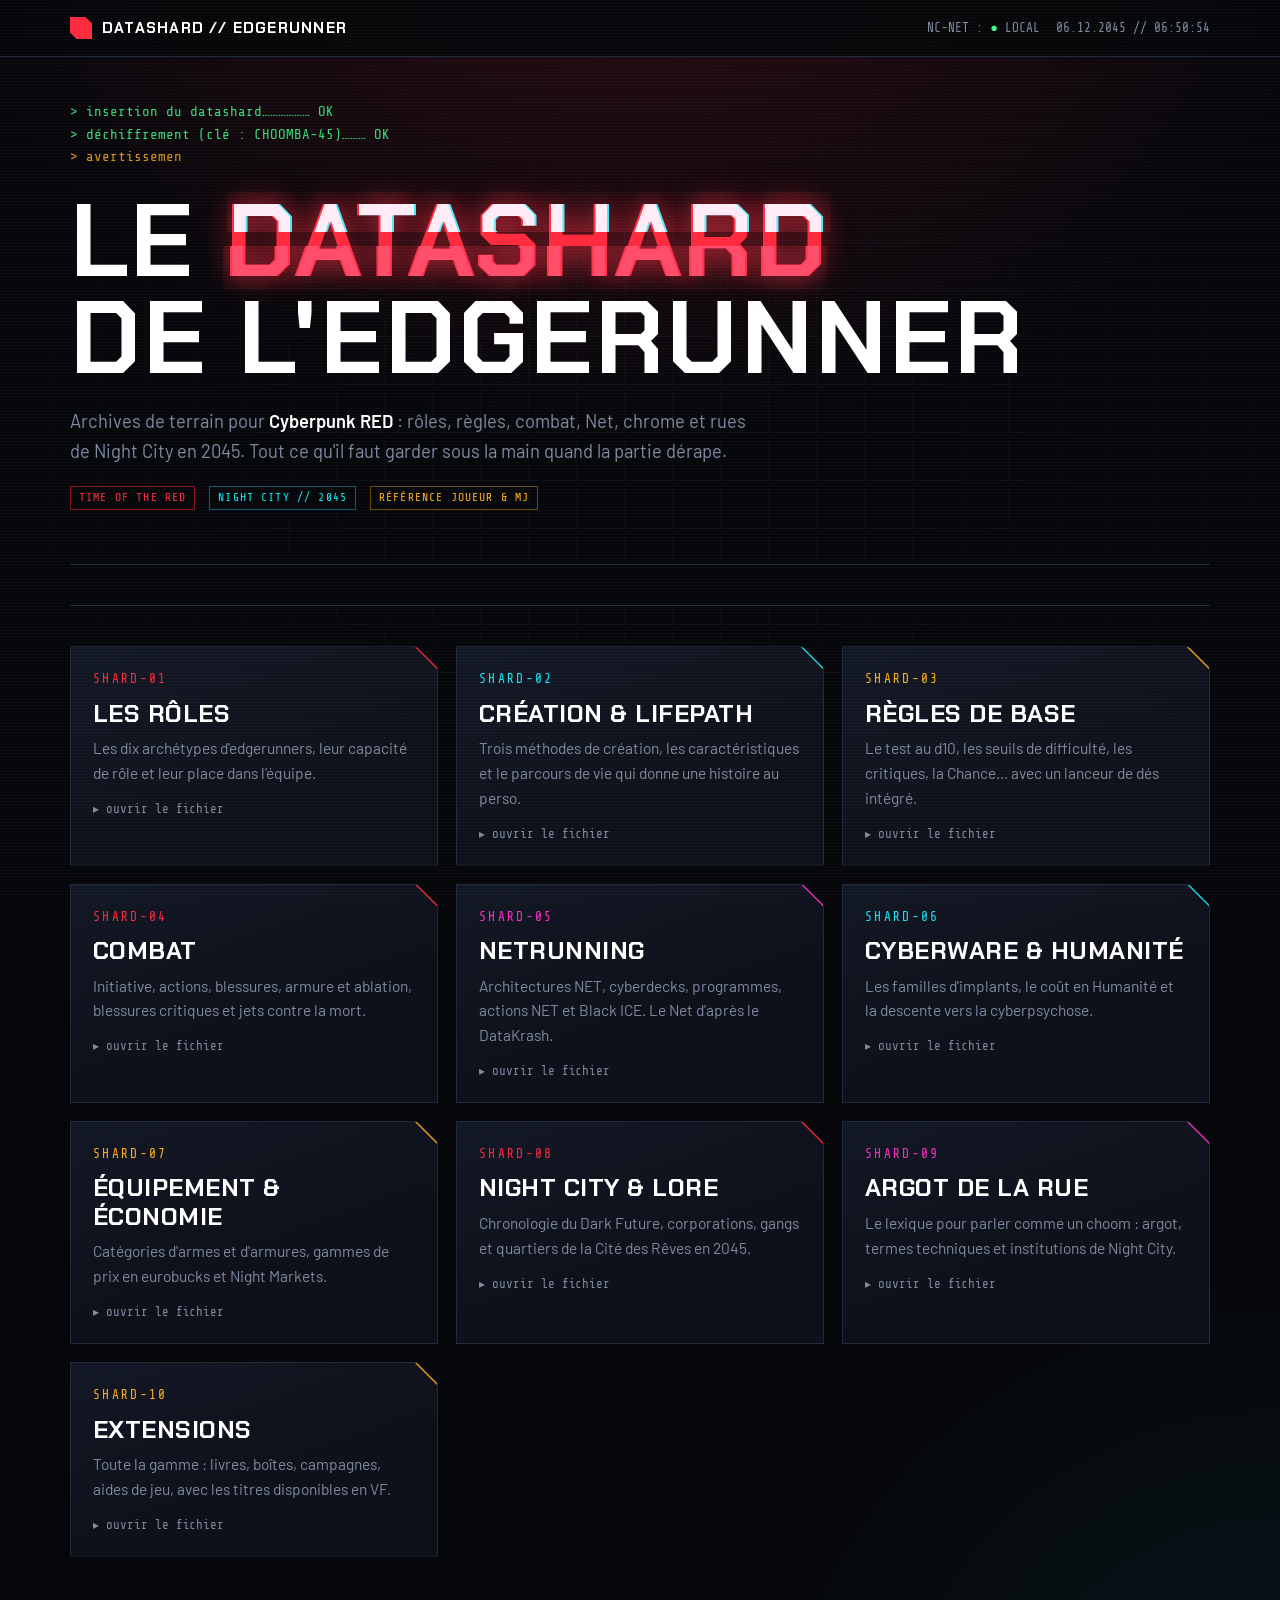
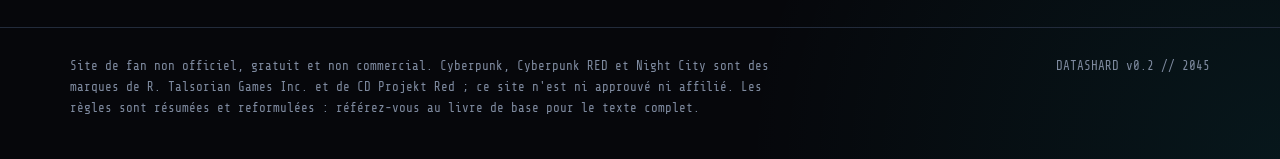
==== index.html @ 5369ac0d "Vérification des règles et enrichissement des modules - Corrections : sauvegarde contre la mort, seu" ====
<!DOCTYPE html>
<html lang="fr">
<head>
  <meta charset="UTF-8">
  <meta name="viewport" content="width=device-width, initial-scale=1.0">
  <title>Le Datashard de l'Edgerunner</title>
  <meta name="description" content="Site de référence non officiel en français pour le jeu de rôle Cyberpunk RED : rôles, règles, combat, netrunning, cyberware, lore de Night City.">
  <link rel="stylesheet" href="assets/style.css">
</head>
<body>

<header class="hud">
  <div class="wrap">
    <a class="hud-logo" href="index.html"><span class="chip"></span>Datashard // Edgerunner</a>
    <div class="hud-status">
      <span class="hide-sm">NC-NET : <span class="dot">●</span> LOCAL</span>
      <span data-clock>--.--.2045 // --:--:--</span>
    </div>
  </div>
</header>

<main class="wrap">
  <div class="boot" data-boot aria-hidden="true"></div>

  <section class="hero">
    <h1>Le <span class="red glitch" data-text="Datashard">Datashard</span><br>de l'Edgerunner</h1>
    <p class="sub">Archives de terrain pour <strong>Cyberpunk RED</strong> : rôles, règles, combat, Net, chrome et rues de Night City en 2045. Tout ce qu'il faut garder sous la main quand la partie dérape.</p>
    <div class="meta">
      <span class="tag red">Time of the Red</span>
      <span class="tag cyan">Night City // 2045</span>
      <span class="tag amber">Référence joueur & MJ</span>
    </div>
  </section>

  <div class="ticker" aria-hidden="true">
    <span>// SCREAMSHEET 54 — Les pluies rouges reviennent sur Watson cette semaine · Militech recrute des contractuels pour la reconstruction du centre · Un fixer de Watson offre 2 000 eb pour un netrunner discret · Nouvelle vague de cyberpsychose signalée à Heywood : la Psycho Squad est en alerte · Night Market ce soir sous l'échangeur de Little Europe · Restez en sécurité, choombas //</span>
  </div>

  <nav class="shards" aria-label="Modules">
    <a class="shard" href="roles.html">
      <div class="s-code">SHARD-01</div>
      <h2>Les Rôles</h2>
      <p>Les dix archétypes d'edgerunners, leur capacité de rôle et leur place dans l'équipe.</p>
      <div class="s-foot">▸ ouvrir le fichier</div>
    </a>
    <a class="shard cyan" href="creation.html">
      <div class="s-code">SHARD-02</div>
      <h2>Création &amp; Lifepath</h2>
      <p>Trois méthodes de création, les caractéristiques et le parcours de vie qui donne une histoire au perso.</p>
      <div class="s-foot">▸ ouvrir le fichier</div>
    </a>
    <a class="shard amber" href="regles.html">
      <div class="s-code">SHARD-03</div>
      <h2>Règles de base</h2>
      <p>Le test au d10, les seuils de difficulté, les critiques, la Chance… avec un lanceur de dés intégré.</p>
      <div class="s-foot">▸ ouvrir le fichier</div>
    </a>
    <a class="shard" href="combat.html">
      <div class="s-code">SHARD-04</div>
      <h2>Combat</h2>
      <p>Initiative, actions, blessures, armure et ablation, blessures critiques et jets contre la mort.</p>
      <div class="s-foot">▸ ouvrir le fichier</div>
    </a>
    <a class="shard magenta" href="netrunning.html">
      <div class="s-code">SHARD-05</div>
      <h2>Netrunning</h2>
      <p>Architectures NET, cyberdecks, programmes, actions NET et Black ICE. Le Net d'après le DataKrash.</p>
      <div class="s-foot">▸ ouvrir le fichier</div>
    </a>
    <a class="shard cyan" href="cyberware.html">
      <div class="s-code">SHARD-06</div>
      <h2>Cyberware &amp; Humanité</h2>
      <p>Les familles d'implants, le coût en Humanité et la descente vers la cyberpsychose.</p>
      <div class="s-foot">▸ ouvrir le fichier</div>
    </a>
    <a class="shard amber" href="equipement.html">
      <div class="s-code">SHARD-07</div>
      <h2>Équipement &amp; Économie</h2>
      <p>Catégories d'armes et d'armures, gammes de prix en eurobucks et Night Markets.</p>
      <div class="s-foot">▸ ouvrir le fichier</div>
    </a>
    <a class="shard" href="lore.html">
      <div class="s-code">SHARD-08</div>
      <h2>Night City &amp; Lore</h2>
      <p>Chronologie du Dark Future, corporations, gangs et quartiers de la Cité des Rêves en 2045.</p>
      <div class="s-foot">▸ ouvrir le fichier</div>
    </a>
    <a class="shard magenta" href="glossaire.html">
      <div class="s-code">SHARD-09</div>
      <h2>Argot de la rue</h2>
      <p>Le lexique pour parler comme un choom : argot, termes techniques et institutions de Night City.</p>
      <div class="s-foot">▸ ouvrir le fichier</div>
    </a>
    <a class="shard amber" href="extensions.html">
      <div class="s-code">SHARD-10</div>
      <h2>Extensions</h2>
      <p>Toute la gamme : livres, boîtes, campagnes, aides de jeu, avec les titres disponibles en VF.</p>
      <div class="s-foot">▸ ouvrir le fichier</div>
    </a>
  </nav>
</main>

<footer class="foot">
  <div class="wrap">
    <div class="legal">Site de fan non officiel, gratuit et non commercial. Cyberpunk, Cyberpunk RED et Night City sont des marques de R. Talsorian Games Inc. et de CD Projekt Red ; ce site n'est ni approuvé ni affilié. Les règles sont résumées et reformulées : référez-vous au livre de base pour le texte complet.</div>
    <div>DATASHARD v0.2 // 2045</div>
  </div>
</footer>

<script src="assets/app.js"></script>
</body>
</html>
---- assets/style.css ----
/* ==========================================================
   LE DATASHARD DE L'EDGERUNNER — feuille de style partagée
   Ambiance : terminal de netrunner, Time of the Red
   ========================================================== */

@import url('https://fonts.googleapis.com/css2?family=Chakra+Petch:wght@400;600;700&family=Share+Tech+Mono&family=Barlow:wght@400;500;600&display=swap');

:root {
  --bg: #06070b;
  --bg-2: #0b0d14;
  --panel: #0e1119;
  --panel-2: #131826;
  --line: #222b3b;
  --line-2: #2f3b52;
  --text: #d8dfea;
  --muted: #7f8ba0;
  --red: #ff2a3d;
  --red-dim: #8a1520;
  --cyan: #18e8f5;
  --cyan-dim: #0b5d66;
  --amber: #ffb21a;
  --magenta: #ff2fc8;
  --green: #3dff8b;

  --f-head: 'Chakra Petch', 'Segoe UI', sans-serif;
  --f-mono: 'Share Tech Mono', ui-monospace, monospace;
  --f-body: 'Barlow', 'Segoe UI', sans-serif;

  --cut: 14px;
  --maxw: 1180px;
}

* { box-sizing: border-box; }
html { scroll-behavior: smooth; }

body {
  margin: 0;
  background:
    radial-gradient(ellipse 80% 50% at 50% -10%, rgba(255, 42, 61, .16), transparent 70%),
    radial-gradient(ellipse 60% 40% at 100% 100%, rgba(24, 232, 245, .07), transparent 70%),
    var(--bg);
  color: var(--text);
  font-family: var(--f-body);
  font-size: 17px;
  line-height: 1.6;
  min-height: 100vh;
  overflow-x: hidden;
}

/* Scanlines + grain */
body::after {
  content: '';
  position: fixed;
  inset: 0;
  pointer-events: none;
  background: repeating-linear-gradient(to bottom, rgba(255,255,255,.025) 0 1px, transparent 1px 3px);
  z-index: 100;
}
body::before {
  content: '';
  position: fixed;
  inset: 0;
  pointer-events: none;
  background-image:
    linear-gradient(var(--line) 1px, transparent 1px),
    linear-gradient(90deg, var(--line) 1px, transparent 1px);
  background-size: 48px 48px;
  opacity: .18;
  mask-image: radial-gradient(ellipse at center, #000 30%, transparent 80%);
  z-index: -1;
}

::selection { background: var(--red); color: #000; }

a { color: var(--cyan); text-decoration: none; }
a:hover { color: #fff; text-shadow: 0 0 8px var(--cyan); }

h1, h2, h3, h4 { font-family: var(--f-head); line-height: 1.15; margin: 0 0 .5em; letter-spacing: .02em; }
h2 { font-size: 1.7rem; text-transform: uppercase; }
h3 { font-size: 1.2rem; color: #fff; }
p { margin: 0 0 1em; }
strong { color: #fff; font-weight: 600; }
em { color: var(--amber); font-style: normal; }
code, .mono { font-family: var(--f-mono); }

.wrap { max-width: var(--maxw); margin: 0 auto; padding: 0 20px; }

/* ---------------- Barre HUD ---------------- */
.hud {
  position: sticky;
  top: 0;
  z-index: 50;
  background: rgba(6, 7, 11, .88);
  backdrop-filter: blur(8px);
  border-bottom: 1px solid var(--line);
}
.hud .wrap {
  display: flex;
  align-items: center;
  gap: 18px;
  height: 56px;
}
.hud-logo {
  font-family: var(--f-head);
  font-weight: 700;
  letter-spacing: .08em;
  text-transform: uppercase;
  color: #fff;
  display: flex;
  align-items: center;
  gap: 10px;
  font-size: .95rem;
  white-space: nowrap;
}
.hud-logo .chip {
  width: 22px; height: 22px;
  background: var(--red);
  clip-path: polygon(0 0, 70% 0, 100% 30%, 100% 100%, 30% 100%, 0 70%);
  box-shadow: 0 0 14px var(--red);
}
.hud-logo:hover { text-shadow: none; color: var(--red); }
.hud-status {
  margin-left: auto;
  font-family: var(--f-mono);
  font-size: .8rem;
  color: var(--muted);
  display: flex;
  gap: 16px;
  white-space: nowrap;
}
.hud-status .dot { color: var(--green); animation: blink 1.6s steps(2) infinite; }
.hud-back {
  font-family: var(--f-mono);
  font-size: .85rem;
  color: var(--amber);
  border: 1px solid var(--amber);
  padding: 4px 10px;
  clip-path: polygon(8px 0, 100% 0, 100% 100%, 0 100%, 0 8px);
}
.hud-back:hover { background: var(--amber); color: #000; text-shadow: none; }

@keyframes blink { 50% { opacity: 0; } }

/* ---------------- En-tête de page ---------------- */
.page-head {
  padding: 56px 0 34px;
  border-bottom: 1px solid var(--line);
  position: relative;
}
.page-head .code {
  font-family: var(--f-mono);
  color: var(--red);
  font-size: .9rem;
  letter-spacing: .2em;
}
.page-head h1 {
  font-size: clamp(2.2rem, 6vw, 4rem);
  text-transform: uppercase;
  margin: 8px 0 14px;
  color: #fff;
}
.page-head .lede {
  max-width: 760px;
  color: var(--muted);
  font-size: 1.1rem;
}

/* Glitch */
.glitch { position: relative; display: inline-block; }
.glitch::before, .glitch::after {
  content: attr(data-text);
  position: absolute;
  inset: 0;
  pointer-events: none;
}
.glitch::before {
  color: var(--cyan);
  transform: translate(2px, 0);
  clip-path: inset(0 0 60% 0);
  mix-blend-mode: screen;
  animation: glitch-a 4s infinite steps(1);
}
.glitch::after {
  color: var(--red);
  transform: translate(-2px, 0);
  clip-path: inset(55% 0 0 0);
  mix-blend-mode: screen;
  animation: glitch-b 3.2s infinite steps(1);
}
@keyframes glitch-a {
  0%, 90%, 100% { transform: translate(0); opacity: 0; }
  91% { transform: translate(3px, -1px); opacity: 1; }
  94% { transform: translate(-2px, 1px); opacity: 1; }
  97% { transform: translate(1px, 0); opacity: 1; }
}
@keyframes glitch-b {
  0%, 85%, 100% { transform: translate(0); opacity: 0; }
  86% { transform: translate(-3px, 1px); opacity: 1; }
  89% { transform: translate(2px, -1px); opacity: 1; }
}

/* ---------------- Layout module ---------------- */
.layout {
  display: grid;
  grid-template-columns: 220px minmax(0, 1fr);
  gap: 40px;
  padding: 40px 0 80px;
}
.toc {
  position: sticky;
  top: 80px;
  align-self: start;
  font-family: var(--f-mono);
  font-size: .85rem;
}
.toc .toc-title { color: var(--red); letter-spacing: .15em; margin-bottom: 10px; }
.toc a {
  display: block;
  color: var(--muted);
  padding: 5px 0 5px 12px;
  border-left: 2px solid var(--line);
}
.toc a:hover, .toc a.active { color: var(--cyan); border-left-color: var(--cyan); text-shadow: none; }

section.block { margin-bottom: 64px; scroll-margin-top: 80px; }
section.block > h2 {
  display: flex;
  align-items: center;
  gap: 14px;
  padding-bottom: 12px;
  margin-bottom: 22px;
  border-bottom: 1px solid var(--line);
}
section.block > h2::before {
  content: attr(data-idx);
  font-family: var(--f-mono);
  font-size: .8rem;
  color: #000;
  background: var(--red);
  padding: 2px 8px;
  letter-spacing: .1em;
}

/* ---------------- Panneaux / cartes ---------------- */
.panel {
  background: linear-gradient(180deg, var(--panel-2), var(--panel));
  border: 1px solid var(--line);
  padding: 22px 24px;
  position: relative;
  clip-path: polygon(0 0, calc(100% - var(--cut)) 0, 100% var(--cut), 100% 100%, var(--cut) 100%, 0 calc(100% - var(--cut)));
}
.panel::before {
  content: '';
  position: absolute;
  top: 0; left: 0;
  width: 40px; height: 2px;
  background: var(--accent, var(--red));
  box-shadow: 0 0 10px var(--accent, var(--red));
}
.panel + .panel { margin-top: 16px; }
.panel.cyan { --accent: var(--cyan); }
.panel.amber { --accent: var(--amber); }
.panel.magenta { --accent: var(--magenta); }

.grid { display: grid; gap: 16px; }
.grid.g2 { grid-template-columns: repeat(2, 1fr); }
.grid.g3 { grid-template-columns: repeat(3, 1fr); }
.grid.g4 { grid-template-columns: repeat(4, 1fr); }
.grid .panel + .panel { margin-top: 0; }

.tag {
  display: inline-block;
  font-family: var(--f-mono);
  font-size: .72rem;
  letter-spacing: .1em;
  text-transform: uppercase;
  padding: 2px 8px;
  border: 1px solid var(--line-2);
  color: var(--muted);
  margin: 0 4px 4px 0;
}
.tag.red { color: var(--red); border-color: var(--red-dim); }
.tag.cyan { color: var(--cyan); border-color: var(--cyan-dim); }
.tag.amber { color: var(--amber); border-color: #6b4a07; }

.callout {
  border-left: 3px solid var(--amber);
  background: rgba(255, 178, 26, .06);
  padding: 14px 18px;
  margin: 18px 0;
  font-size: .97rem;
}
.callout.red { border-left-color: var(--red); background: rgba(255, 42, 61, .06); }
.callout.cyan { border-left-color: var(--cyan); background: rgba(24, 232, 245, .05); }
.callout .label {
  font-family: var(--f-mono);
  font-size: .75rem;
  letter-spacing: .15em;
  color: var(--amber);
  display: block;
  margin-bottom: 4px;
}
.callout.red .label { color: var(--red); }
.callout.cyan .label { color: var(--cyan); }

.formula {
  font-family: var(--f-mono);
  font-size: 1.15rem;
  color: var(--cyan);
  background: #05080d;
  border: 1px dashed var(--cyan-dim);
  padding: 14px 18px;
  margin: 14px 0;
  text-align: center;
  letter-spacing: .04em;
}

ul.list, ol.list { padding-left: 1.2em; margin: 0 0 1em; }
ul.list li, ol.list li { margin-bottom: .35em; }
ul.list li::marker { color: var(--red); content: '▸ '; }

/* ---------------- Tableaux ---------------- */
.table-wrap { overflow-x: auto; margin: 14px 0 20px; }
table {
  width: 100%;
  border-collapse: collapse;
  font-size: .95rem;
}
th {
  font-family: var(--f-mono);
  font-weight: 400;
  font-size: .78rem;
  letter-spacing: .12em;
  text-transform: uppercase;
  color: var(--red);
  text-align: left;
  padding: 10px 12px;
  border-bottom: 1px solid var(--red-dim);
  background: rgba(255, 42, 61, .05);
}
td {
  padding: 10px 12px;
  border-bottom: 1px solid var(--line);
  vertical-align: top;
}
tr:hover td { background: rgba(24, 232, 245, .03); }
td.num { font-family: var(--f-mono); color: var(--cyan); white-space: nowrap; }

/* ---------------- Cartes de rôle ---------------- */
.role-card { --accent: var(--red); }
.role-card .role-head { display: flex; align-items: baseline; justify-content: space-between; gap: 10px; flex-wrap: wrap; }
.role-card h3 { font-size: 1.5rem; text-transform: uppercase; margin: 0; }
.role-card .ability {
  font-family: var(--f-mono);
  color: var(--accent);
  font-size: .85rem;
  letter-spacing: .08em;
}
.role-card .quote { color: var(--muted); font-style: italic; margin: 6px 0 12px; }
.role-card dl { display: grid; grid-template-columns: 150px 1fr; gap: 6px 14px; margin: 12px 0 0; font-size: .95rem; }
.role-card dt { font-family: var(--f-mono); color: var(--muted); font-size: .8rem; letter-spacing: .08em; text-transform: uppercase; padding-top: 3px; }
.role-card dd { margin: 0; }

/* ---------------- Filtres / recherche ---------------- */
.filterbar {
  display: flex;
  flex-wrap: wrap;
  gap: 10px;
  align-items: center;
  margin-bottom: 22px;
}
.search {
  flex: 1 1 260px;
  background: #05080d;
  border: 1px solid var(--line-2);
  color: var(--text);
  font-family: var(--f-mono);
  font-size: .95rem;
  padding: 10px 14px;
  outline: none;
}
.search:focus { border-color: var(--cyan); box-shadow: 0 0 0 1px var(--cyan), 0 0 16px rgba(24,232,245,.2); }
.chip-btn {
  background: transparent;
  border: 1px solid var(--line-2);
  color: var(--muted);
  font-family: var(--f-mono);
  font-size: .8rem;
  letter-spacing: .08em;
  text-transform: uppercase;
  padding: 7px 12px;
  cursor: pointer;
}
.chip-btn:hover { color: #fff; border-color: var(--muted); }
.chip-btn.on { color: #000; background: var(--cyan); border-color: var(--cyan); }
.hidden { display: none !important; }
.empty-msg { font-family: var(--f-mono); color: var(--muted); padding: 20px 0; }

/* ---------------- Boutons ---------------- */
.btn {
  display: inline-block;
  font-family: var(--f-mono);
  font-size: .9rem;
  letter-spacing: .1em;
  text-transform: uppercase;
  background: var(--red);
  color: #000;
  border: none;
  padding: 11px 20px;
  cursor: pointer;
  clip-path: polygon(10px 0, 100% 0, 100% calc(100% - 10px), calc(100% - 10px) 100%, 0 100%, 0 10px);
}
.btn:hover { background: #fff; color: #000; text-shadow: none; }
.btn.ghost { background: transparent; color: var(--cyan); outline: 1px solid var(--cyan); outline-offset: -1px; }
.btn.ghost:hover { background: var(--cyan); color: #000; }

/* ---------------- Lanceur de dés ---------------- */
.dice {
  display: grid;
  grid-template-columns: 1fr 1fr;
  gap: 20px;
  align-items: center;
}
.dice label { font-family: var(--f-mono); font-size: .8rem; color: var(--muted); letter-spacing: .1em; display: block; margin-bottom: 4px; }
.dice input, .dice select {
  width: 100%;
  background: #05080d;
  border: 1px solid var(--line-2);
  color: var(--text);
  font-family: var(--f-mono);
  font-size: 1rem;
  padding: 8px 10px;
}
.dice .fields { display: grid; grid-template-columns: repeat(3, 1fr); gap: 10px; margin-bottom: 14px; }
.dice-out {
  background: #05080d;
  border: 1px solid var(--line-2);
  padding: 18px;
  min-height: 150px;
  font-family: var(--f-mono);
}
.dice-out .big { font-size: 3rem; color: #fff; line-height: 1; }
.dice-out .verdict { font-size: 1.05rem; margin-top: 8px; letter-spacing: .1em; }
.dice-out .detail { color: var(--muted); font-size: .85rem; margin-top: 8px; }
.ok { color: var(--green); }
.ko { color: var(--red); }
.crit { color: var(--amber); }

/* ---------------- Timeline ---------------- */
.timeline { position: relative; padding-left: 28px; }
.timeline::before { content: ''; position: absolute; left: 6px; top: 6px; bottom: 6px; width: 2px; background: linear-gradient(var(--red), var(--cyan)); }
.tl-item { position: relative; margin-bottom: 22px; }
.tl-item::before {
  content: '';
  position: absolute;
  left: -27px; top: 7px;
  width: 12px; height: 12px;
  background: var(--bg);
  border: 2px solid var(--red);
  transform: rotate(45deg);
}
.tl-item .year { font-family: var(--f-mono); color: var(--red); font-size: .95rem; letter-spacing: .1em; }
.tl-item h3 { margin: 2px 0 4px; }
.tl-item p { color: var(--text); margin: 0; }

/* ---------------- Accordéons ---------------- */
details.acc {
  border: 1px solid var(--line);
  background: var(--panel);
  margin-bottom: 10px;
}
details.acc summary {
  cursor: pointer;
  list-style: none;
  padding: 14px 18px;
  font-family: var(--f-head);
  font-weight: 600;
  font-size: 1.05rem;
  color: #fff;
  display: flex;
  justify-content: space-between;
  gap: 12px;
}
details.acc summary::-webkit-details-marker { display: none; }
details.acc summary::after { content: '+'; font-family: var(--f-mono); color: var(--red); }
details.acc[open] summary::after { content: '−'; }
details.acc[open] summary { border-bottom: 1px solid var(--line); color: var(--cyan); }
details.acc .acc-body { padding: 16px 18px; }

/* ---------------- Glossaire ---------------- */
.gloss { display: grid; grid-template-columns: repeat(2, 1fr); gap: 0 30px; }
.gloss .term { padding: 12px 0; border-bottom: 1px solid var(--line); }
.gloss .term b { font-family: var(--f-head); color: var(--cyan); font-size: 1.05rem; letter-spacing: .03em; }
.gloss .term span.cat { float: right; }

/* ---------------- Pied de page ---------------- */
footer.foot {
  border-top: 1px solid var(--line);
  padding: 28px 0 40px;
  font-family: var(--f-mono);
  font-size: .78rem;
  color: var(--muted);
  line-height: 1.7;
}
footer.foot .wrap { display: flex; justify-content: space-between; gap: 20px; flex-wrap: wrap; }
footer.foot .legal { max-width: 720px; }

/* ---------------- Accueil ---------------- */
.boot {
  font-family: var(--f-mono);
  color: var(--green);
  font-size: .88rem;
  min-height: 7.5em;
  padding-top: 44px;
  opacity: .85;
}
.boot .line { white-space: pre; overflow: hidden; }
.boot .warn { color: var(--amber); }
.boot .err { color: var(--red); }

.hero { padding: 24px 0 50px; }
.hero h1 {
  font-size: clamp(2.6rem, 9vw, 6.4rem);
  text-transform: uppercase;
  line-height: .95;
  margin: 0;
  color: #fff;
}
.hero h1 .red { color: var(--red); text-shadow: 0 0 30px rgba(255, 42, 61, .55); }
.hero .sub {
  margin-top: 20px;
  max-width: 680px;
  font-size: 1.15rem;
  color: var(--muted);
}
.hero .meta { display: flex; gap: 10px; flex-wrap: wrap; margin-top: 20px; }

.shards {
  display: grid;
  grid-template-columns: repeat(3, 1fr);
  gap: 18px;
  padding-bottom: 70px;
}
.shard {
  --accent: var(--red);
  display: block;
  color: var(--text);
  background: linear-gradient(160deg, var(--panel-2), var(--panel) 60%);
  border: 1px solid var(--line);
  padding: 22px 22px 20px;
  position: relative;
  clip-path: polygon(0 0, calc(100% - 22px) 0, 100% 22px, 100% 100%, 0 100%);
  transition: transform .18s, border-color .18s, background .18s;
  min-height: 190px;
}
.shard::after {
  content: '';
  position: absolute;
  top: 0; right: 0;
  width: 22px; height: 22px;
  background: var(--accent);
  clip-path: polygon(0 0, 100% 100%, 100% 0);
  opacity: .9;
}
.shard:hover {
  transform: translateY(-3px);
  border-color: var(--accent);
  background: linear-gradient(160deg, #18101a, var(--panel) 70%);
  color: var(--text);
  text-shadow: none;
}
.shard .s-code { font-family: var(--f-mono); color: var(--accent); font-size: .8rem; letter-spacing: .18em; }
.shard h2 { font-size: 1.55rem; margin: 10px 0 8px; color: #fff; }
.shard p { color: var(--muted); font-size: .97rem; margin: 0; }
.shard .s-foot { margin-top: 14px; font-family: var(--f-mono); font-size: .78rem; color: var(--muted); }
.shard:hover .s-foot { color: var(--accent); }
.shard.cyan { --accent: var(--cyan); }
.shard.amber { --accent: var(--amber); }
.shard.magenta { --accent: var(--magenta); }

.ticker {
  border-top: 1px solid var(--line);
  border-bottom: 1px solid var(--line);
  background: #05070b;
  overflow: hidden;
  white-space: nowrap;
  font-family: var(--f-mono);
  font-size: .85rem;
  color: var(--amber);
  padding: 9px 0;
  margin-bottom: 40px;
}
.ticker span { display: inline-block; padding-left: 100%; animation: ticker 60s linear infinite; }
@keyframes ticker { to { transform: translateX(-100%); } }

/* ---------------- Responsive ---------------- */
@media (max-width: 960px) {
  .layout { grid-template-columns: minmax(0, 1fr); gap: 0; }
  .toc { position: static; display: flex; flex-wrap: wrap; gap: 6px; margin-bottom: 28px; }
  .toc .toc-title { width: 100%; }
  .toc a { border-left: none; border: 1px solid var(--line); padding: 4px 10px; }
  .grid.g3, .grid.g4, .shards { grid-template-columns: repeat(2, 1fr); }
  .dice { grid-template-columns: 1fr; }
}
@media (max-width: 640px) {
  body { font-size: 16px; }
  .wrap { padding: 0 16px; }
  .grid.g2, .grid.g3, .grid.g4, .shards, .gloss { grid-template-columns: 1fr; }
  .hud-status { display: none; }
  .hud-back { margin-left: auto; }
  .hud-logo { font-size: .85rem; }
  .role-card dl { grid-template-columns: 1fr; }
  .role-card dt { padding-top: 6px; }
}

@media (prefers-reduced-motion: reduce) {
  *, *::before, *::after { animation: none !important; transition: none !important; }
}
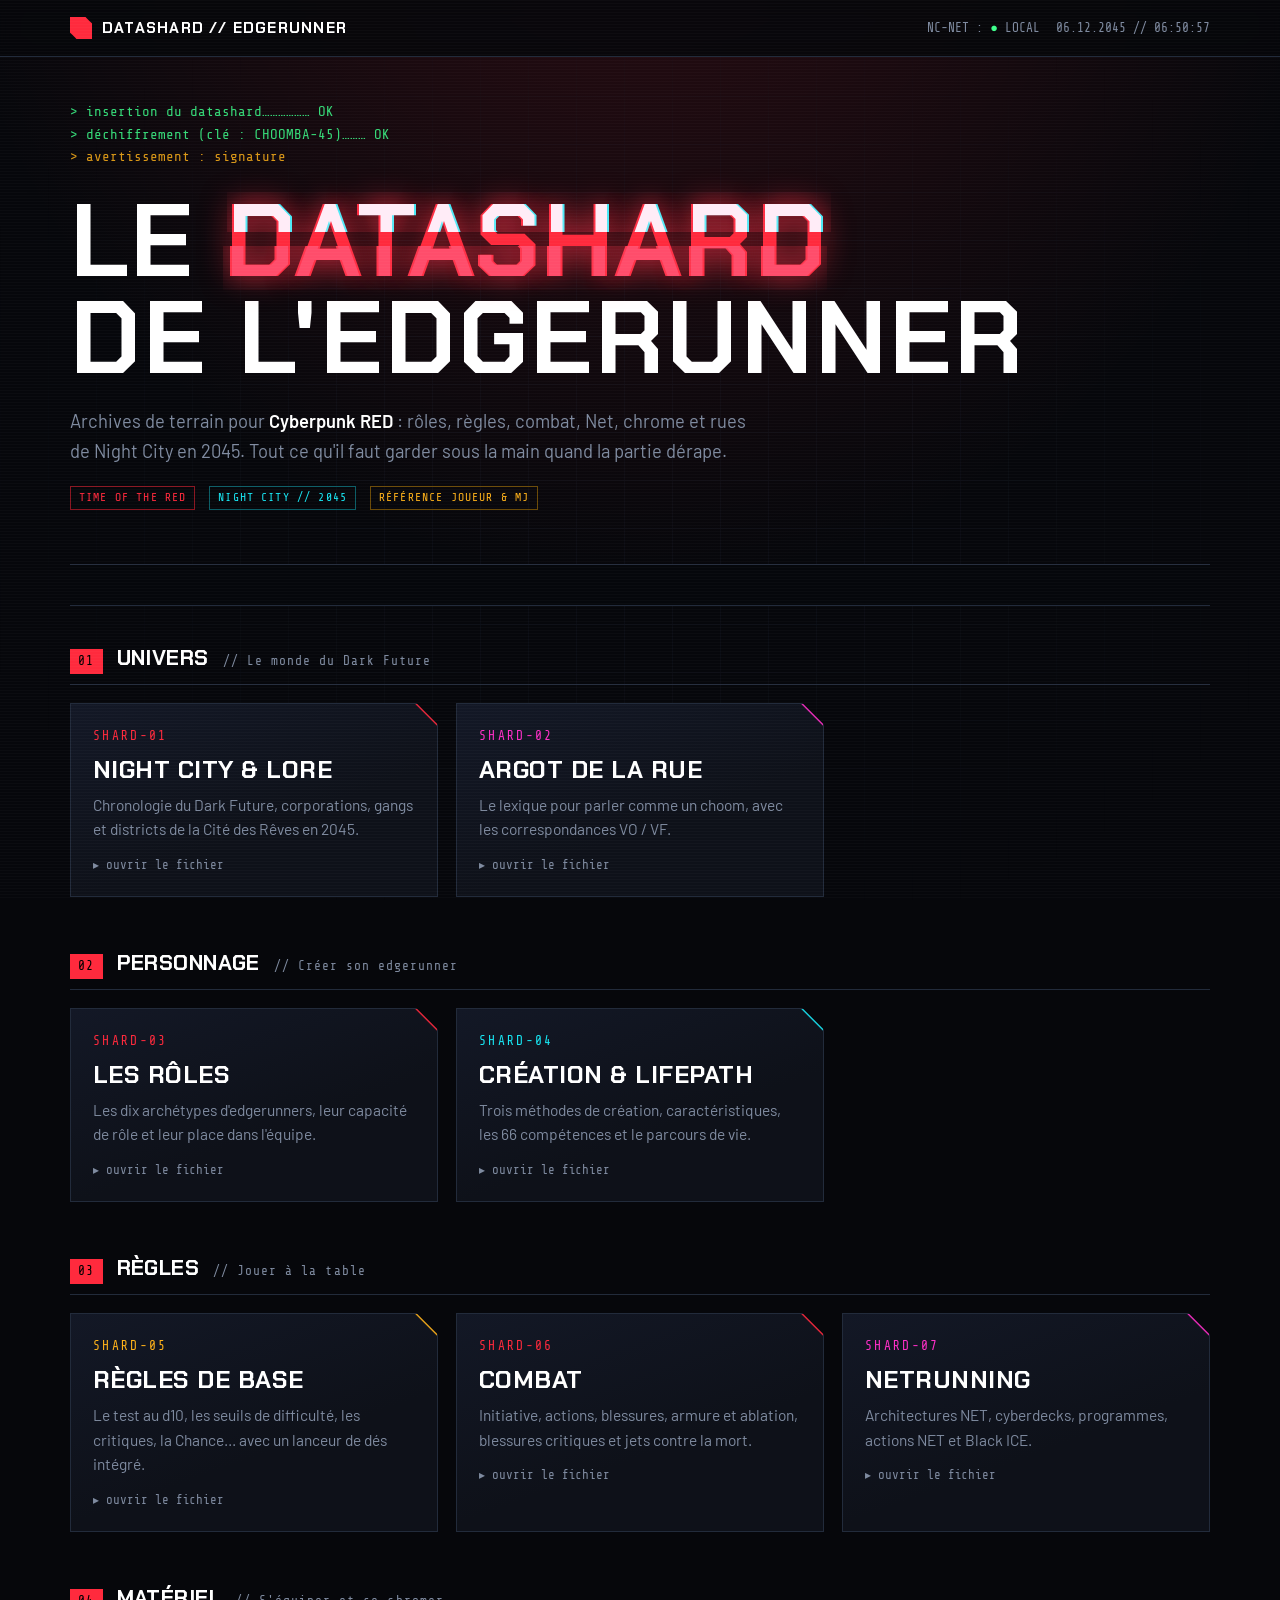
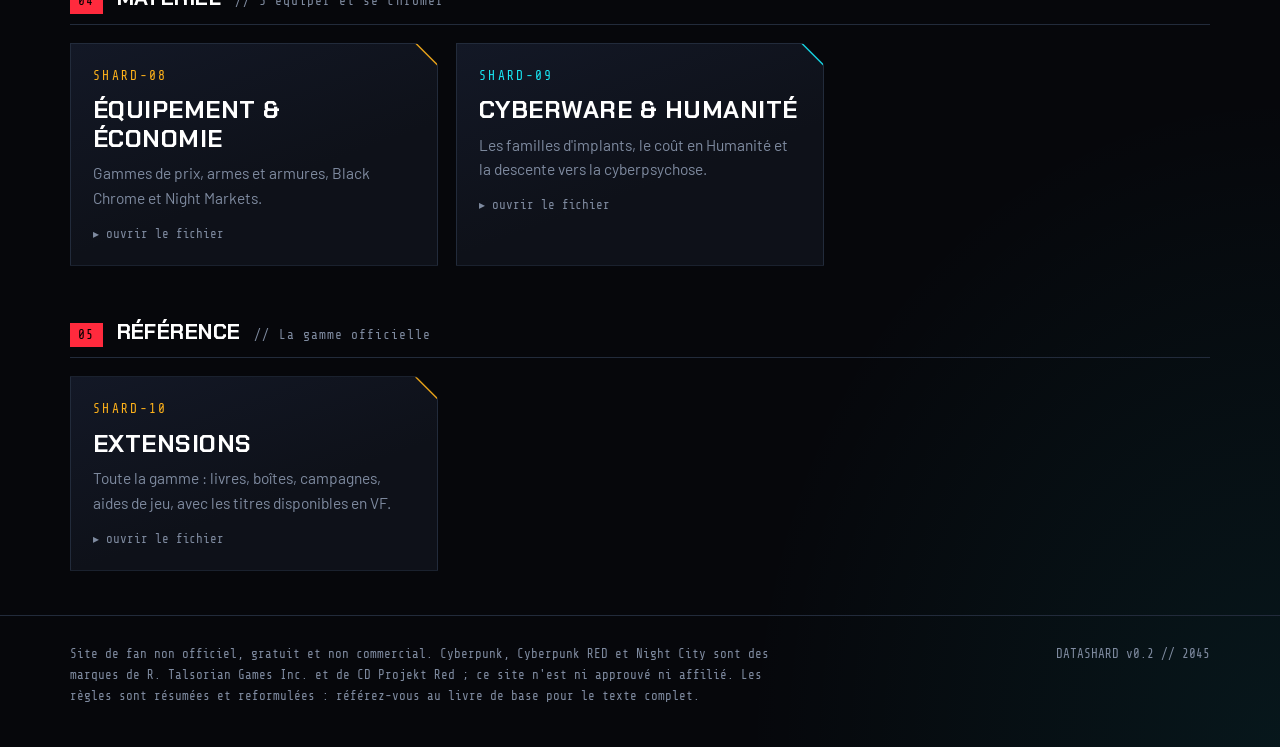
==== commit e12942f4: "Tri du menu par thèmes et navigation entre modules - Menu regroupé : Univers, Personnage, Règles, Ma" ====
--- a/index.html
+++ b/index.html
@@ -36,67 +36,82 @@
     <span>// SCREAMSHEET 54 — Les pluies rouges reviennent sur Watson cette semaine · Militech recrute des contractuels pour la reconstruction du centre · Un fixer de Watson offre 2 000 eb pour un netrunner discret · Nouvelle vague de cyberpsychose signalée à Heywood : la Psycho Squad est en alerte · Night Market ce soir sous l'échangeur de Little Europe · Restez en sécurité, choombas //</span>
   </div>
 
-  <nav class="shards" aria-label="Modules">
-    <a class="shard" href="roles.html">
-      <div class="s-code">SHARD-01</div>
-      <h2>Les Rôles</h2>
-      <p>Les dix archétypes d'edgerunners, leur capacité de rôle et leur place dans l'équipe.</p>
-      <div class="s-foot">▸ ouvrir le fichier</div>
-    </a>
-    <a class="shard cyan" href="creation.html">
-      <div class="s-code">SHARD-02</div>
-      <h2>Création &amp; Lifepath</h2>
-      <p>Trois méthodes de création, les caractéristiques et le parcours de vie qui donne une histoire au perso.</p>
-      <div class="s-foot">▸ ouvrir le fichier</div>
-    </a>
-    <a class="shard amber" href="regles.html">
-      <div class="s-code">SHARD-03</div>
-      <h2>Règles de base</h2>
-      <p>Le test au d10, les seuils de difficulté, les critiques, la Chance… avec un lanceur de dés intégré.</p>
-      <div class="s-foot">▸ ouvrir le fichier</div>
-    </a>
-    <a class="shard" href="combat.html">
-      <div class="s-code">SHARD-04</div>
-      <h2>Combat</h2>
-      <p>Initiative, actions, blessures, armure et ablation, blessures critiques et jets contre la mort.</p>
-      <div class="s-foot">▸ ouvrir le fichier</div>
-    </a>
-    <a class="shard magenta" href="netrunning.html">
-      <div class="s-code">SHARD-05</div>
-      <h2>Netrunning</h2>
-      <p>Architectures NET, cyberdecks, programmes, actions NET et Black ICE. Le Net d'après le DataKrash.</p>
-      <div class="s-foot">▸ ouvrir le fichier</div>
-    </a>
-    <a class="shard cyan" href="cyberware.html">
-      <div class="s-code">SHARD-06</div>
-      <h2>Cyberware &amp; Humanité</h2>
-      <p>Les familles d'implants, le coût en Humanité et la descente vers la cyberpsychose.</p>
-      <div class="s-foot">▸ ouvrir le fichier</div>
-    </a>
-    <a class="shard amber" href="equipement.html">
-      <div class="s-code">SHARD-07</div>
-      <h2>Équipement &amp; Économie</h2>
-      <p>Catégories d'armes et d'armures, gammes de prix en eurobucks et Night Markets.</p>
-      <div class="s-foot">▸ ouvrir le fichier</div>
-    </a>
-    <a class="shard" href="lore.html">
-      <div class="s-code">SHARD-08</div>
-      <h2>Night City &amp; Lore</h2>
-      <p>Chronologie du Dark Future, corporations, gangs et quartiers de la Cité des Rêves en 2045.</p>
-      <div class="s-foot">▸ ouvrir le fichier</div>
-    </a>
-    <a class="shard magenta" href="glossaire.html">
-      <div class="s-code">SHARD-09</div>
-      <h2>Argot de la rue</h2>
-      <p>Le lexique pour parler comme un choom : argot, termes techniques et institutions de Night City.</p>
-      <div class="s-foot">▸ ouvrir le fichier</div>
-    </a>
-    <a class="shard amber" href="extensions.html">
-      <div class="s-code">SHARD-10</div>
-      <h2>Extensions</h2>
-      <p>Toute la gamme : livres, boîtes, campagnes, aides de jeu, avec les titres disponibles en VF.</p>
-      <div class="s-foot">▸ ouvrir le fichier</div>
-    </a>
+  <nav aria-label="Modules">
+    <div class="shard-group"><span class="g-idx">01</span><h2>Univers</h2><span class="g-sub">// Le monde du Dark Future</span></div>
+    <div class="shards">
+      <a class="shard" href="lore.html">
+        <div class="s-code">SHARD-01</div>
+        <h2>Night City &amp; Lore</h2>
+        <p>Chronologie du Dark Future, corporations, gangs et districts de la Cité des Rêves en 2045.</p>
+        <div class="s-foot">▸ ouvrir le fichier</div>
+      </a>
+      <a class="shard magenta" href="glossaire.html">
+        <div class="s-code">SHARD-02</div>
+        <h2>Argot de la rue</h2>
+        <p>Le lexique pour parler comme un choom, avec les correspondances VO / VF.</p>
+        <div class="s-foot">▸ ouvrir le fichier</div>
+      </a>
+    </div>
+    <div class="shard-group"><span class="g-idx">02</span><h2>Personnage</h2><span class="g-sub">// Créer son edgerunner</span></div>
+    <div class="shards">
+      <a class="shard" href="roles.html">
+        <div class="s-code">SHARD-03</div>
+        <h2>Les Rôles</h2>
+        <p>Les dix archétypes d'edgerunners, leur capacité de rôle et leur place dans l'équipe.</p>
+        <div class="s-foot">▸ ouvrir le fichier</div>
+      </a>
+      <a class="shard cyan" href="creation.html">
+        <div class="s-code">SHARD-04</div>
+        <h2>Création &amp; Lifepath</h2>
+        <p>Trois méthodes de création, caractéristiques, les 66 compétences et le parcours de vie.</p>
+        <div class="s-foot">▸ ouvrir le fichier</div>
+      </a>
+    </div>
+    <div class="shard-group"><span class="g-idx">03</span><h2>Règles</h2><span class="g-sub">// Jouer à la table</span></div>
+    <div class="shards">
+      <a class="shard amber" href="regles.html">
+        <div class="s-code">SHARD-05</div>
+        <h2>Règles de base</h2>
+        <p>Le test au d10, les seuils de difficulté, les critiques, la Chance… avec un lanceur de dés intégré.</p>
+        <div class="s-foot">▸ ouvrir le fichier</div>
+      </a>
+      <a class="shard" href="combat.html">
+        <div class="s-code">SHARD-06</div>
+        <h2>Combat</h2>
+        <p>Initiative, actions, blessures, armure et ablation, blessures critiques et jets contre la mort.</p>
+        <div class="s-foot">▸ ouvrir le fichier</div>
+      </a>
+      <a class="shard magenta" href="netrunning.html">
+        <div class="s-code">SHARD-07</div>
+        <h2>Netrunning</h2>
+        <p>Architectures NET, cyberdecks, programmes, actions NET et Black ICE.</p>
+        <div class="s-foot">▸ ouvrir le fichier</div>
+      </a>
+    </div>
+    <div class="shard-group"><span class="g-idx">04</span><h2>Matériel</h2><span class="g-sub">// S'équiper et se chromer</span></div>
+    <div class="shards">
+      <a class="shard amber" href="equipement.html">
+        <div class="s-code">SHARD-08</div>
+        <h2>Équipement &amp; Économie</h2>
+        <p>Gammes de prix, armes et armures, Black Chrome et Night Markets.</p>
+        <div class="s-foot">▸ ouvrir le fichier</div>
+      </a>
+      <a class="shard cyan" href="cyberware.html">
+        <div class="s-code">SHARD-09</div>
+        <h2>Cyberware &amp; Humanité</h2>
+        <p>Les familles d'implants, le coût en Humanité et la descente vers la cyberpsychose.</p>
+        <div class="s-foot">▸ ouvrir le fichier</div>
+      </a>
+    </div>
+    <div class="shard-group"><span class="g-idx">05</span><h2>Référence</h2><span class="g-sub">// La gamme officielle</span></div>
+    <div class="shards">
+      <a class="shard amber" href="extensions.html">
+        <div class="s-code">SHARD-10</div>
+        <h2>Extensions</h2>
+        <p>Toute la gamme : livres, boîtes, campagnes, aides de jeu, avec les titres disponibles en VF.</p>
+        <div class="s-foot">▸ ouvrir le fichier</div>
+      </a>
+    </div>
   </nav>
 </main>
 
--- a/assets/style.css
+++ b/assets/style.css
@@ -616,3 +616,38 @@
 @media (prefers-reduced-motion: reduce) {
   *, *::before, *::after { animation: none !important; transition: none !important; }
 }
+
+/* ---------------- Groupes du menu ---------------- */
+.shard-group {
+  display: flex;
+  align-items: baseline;
+  gap: 14px;
+  flex-wrap: wrap;
+  margin: 10px 0 18px;
+  padding-bottom: 10px;
+  border-bottom: 1px solid var(--line);
+}
+.shard-group h2 { margin: 0; font-size: 1.35rem; text-transform: uppercase; color: #fff; }
+.shard-group .g-idx { font-family: var(--f-mono); font-size: .8rem; color: #000; background: var(--red); padding: 2px 8px; letter-spacing: .1em; }
+.shard-group .g-sub { font-family: var(--f-mono); font-size: .8rem; color: var(--muted); letter-spacing: .08em; }
+nav .shards { padding-bottom: 44px; }
+
+/* ---------------- Navigation entre modules ---------------- */
+.pager {
+  display: grid;
+  grid-template-columns: 1fr auto 1fr;
+  gap: 14px;
+  align-items: stretch;
+  padding-bottom: 40px;
+}
+.pager a { border: 1px solid var(--line); background: var(--panel); padding: 14px 18px; color: var(--text); display: flex; flex-direction: column; gap: 2px; }
+.pager a:hover { border-color: var(--cyan); text-shadow: none; color: #fff; }
+.pager .p-next { text-align: right; align-items: flex-end; }
+.pager .p-lab { font-family: var(--f-mono); font-size: .75rem; color: var(--muted); letter-spacing: .1em; }
+.pager .p-title { font-family: var(--f-head); font-weight: 600; font-size: 1.05rem; }
+.pager .p-menu { justify-content: center; font-family: var(--f-mono); color: var(--amber); letter-spacing: .15em; }
+.pager .empty { visibility: hidden; }
+@media (max-width: 640px) {
+  .pager { grid-template-columns: 1fr 1fr; }
+  .pager .p-menu { grid-column: 1 / -1; grid-row: 2; text-align: center; align-items: center; }
+}
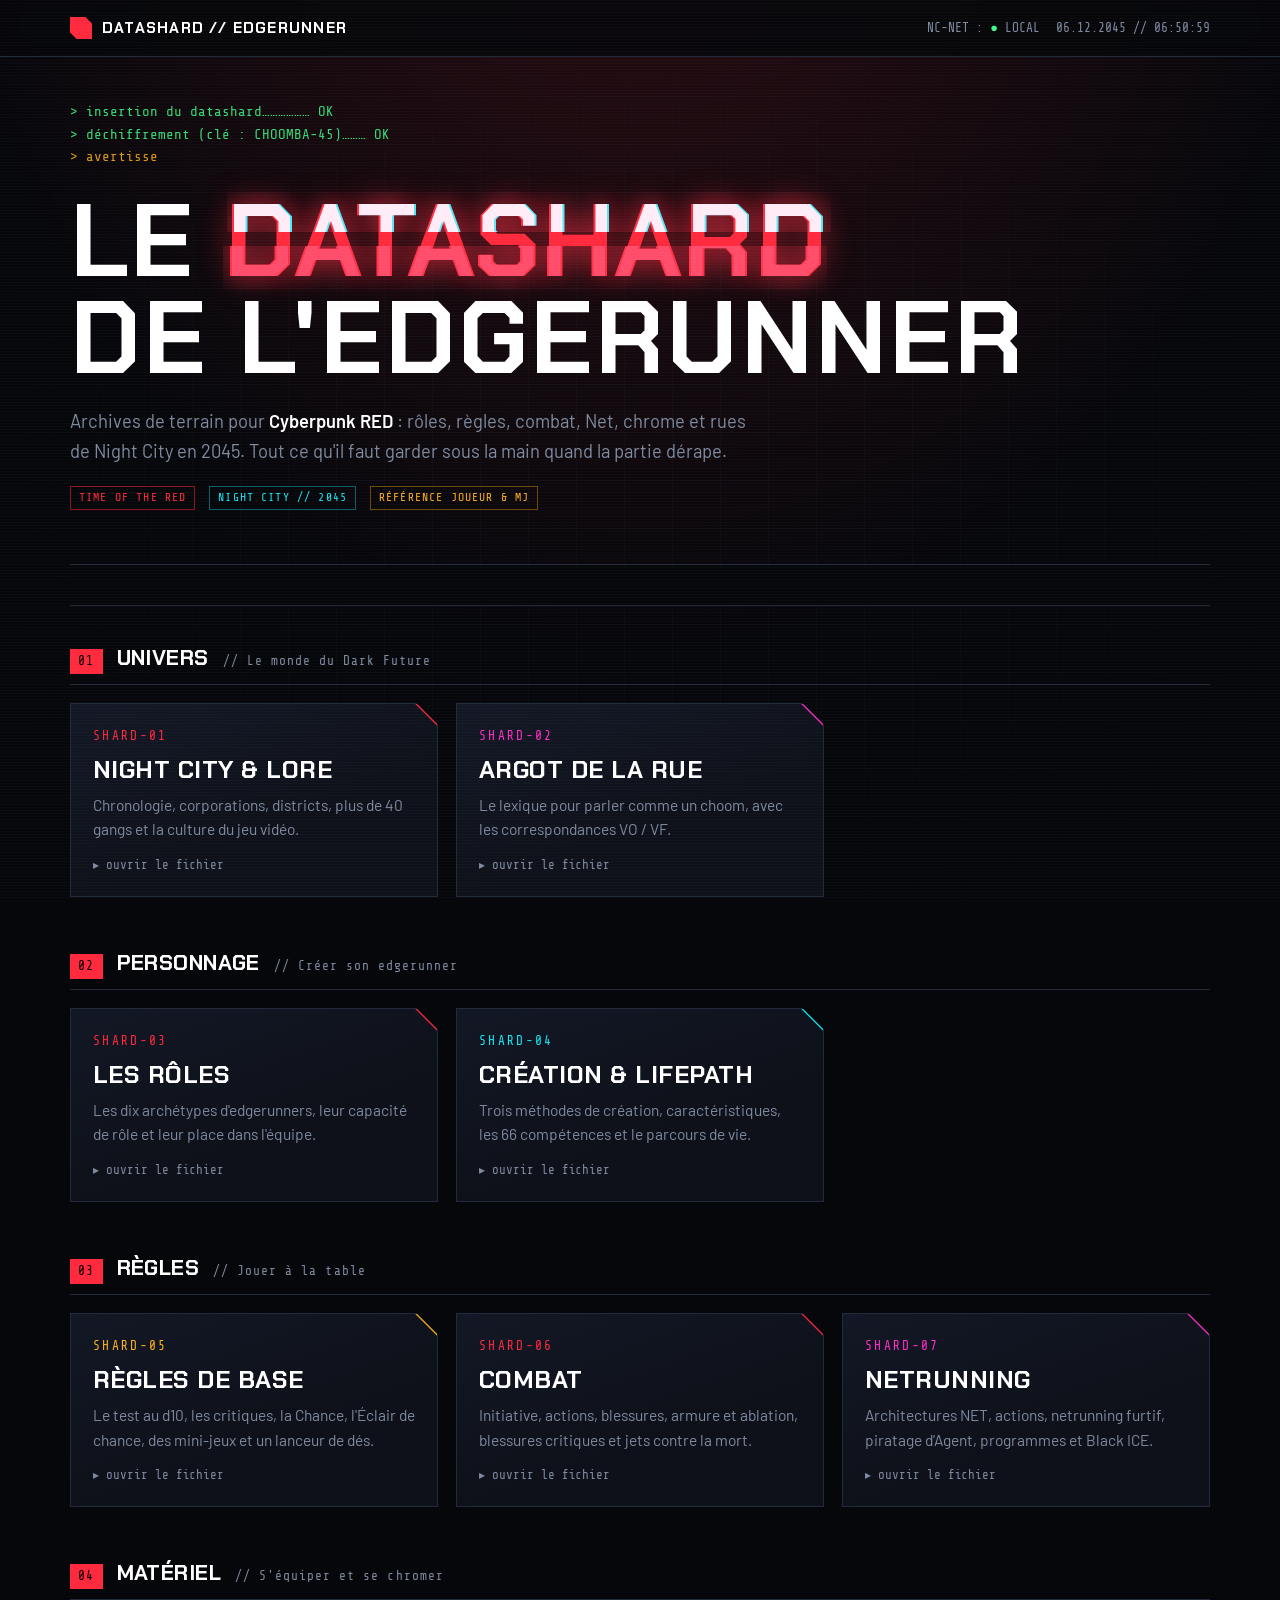
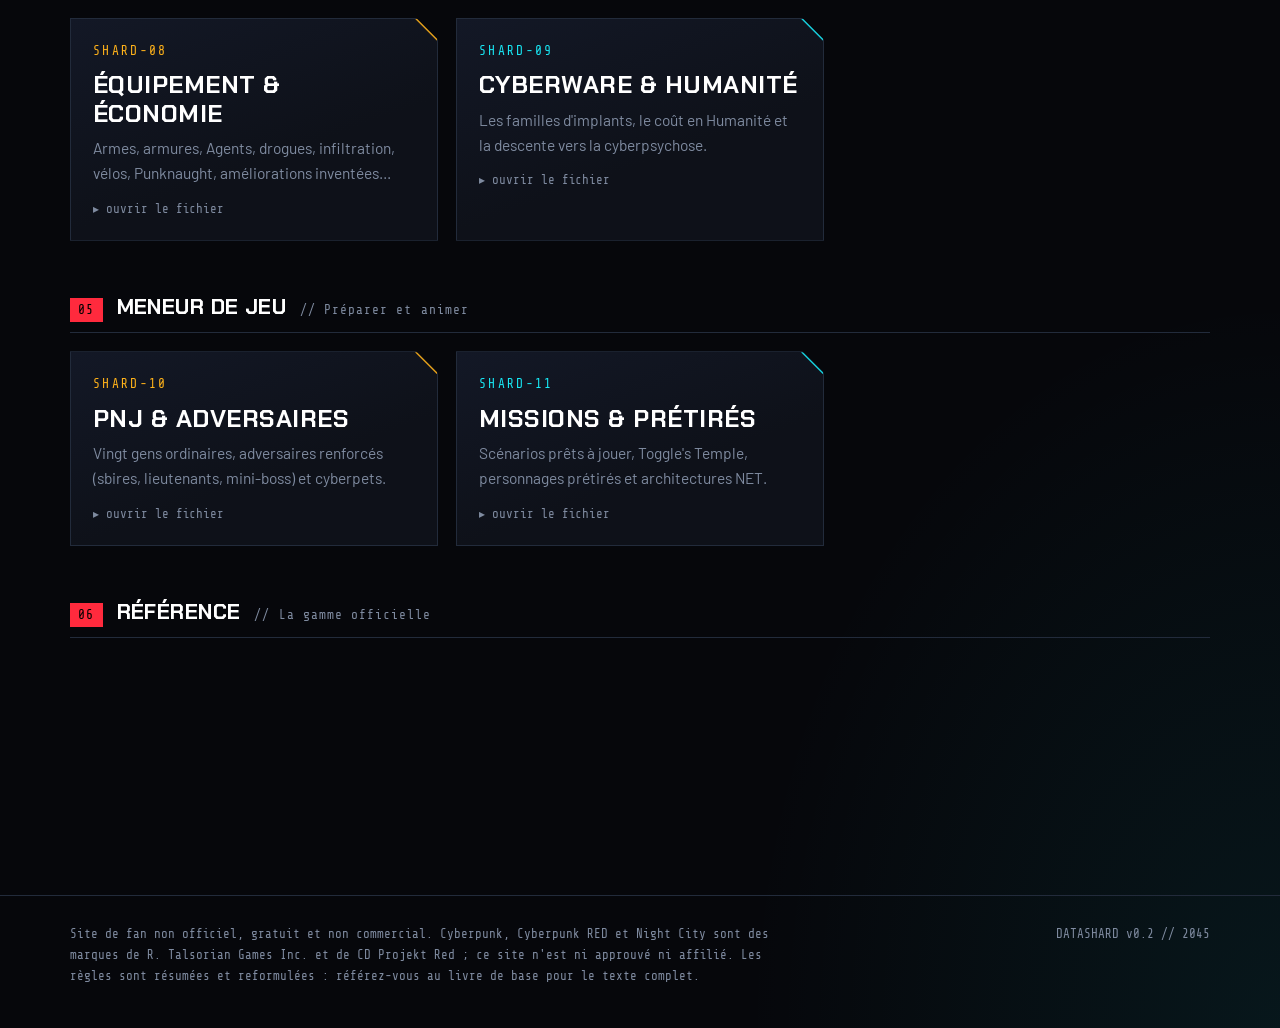
==== commit 4217bc87: "Intégration de 16 DLC supplémentaires et deux nouveaux modules - PNJ & Adversaires : Everyday People" ====
--- a/index.html
+++ b/index.html
@@ -42,7 +42,7 @@
       <a class="shard" href="lore.html">
         <div class="s-code">SHARD-01</div>
         <h2>Night City &amp; Lore</h2>
-        <p>Chronologie du Dark Future, corporations, gangs et districts de la Cité des Rêves en 2045.</p>
+        <p>Chronologie, corporations, districts, plus de 40 gangs et la culture du jeu vidéo.</p>
         <div class="s-foot">▸ ouvrir le fichier</div>
       </a>
       <a class="shard magenta" href="glossaire.html">
@@ -72,7 +72,7 @@
       <a class="shard amber" href="regles.html">
         <div class="s-code">SHARD-05</div>
         <h2>Règles de base</h2>
-        <p>Le test au d10, les seuils de difficulté, les critiques, la Chance… avec un lanceur de dés intégré.</p>
+        <p>Le test au d10, les critiques, la Chance, l'Éclair de chance, des mini-jeux et un lanceur de dés.</p>
         <div class="s-foot">▸ ouvrir le fichier</div>
       </a>
       <a class="shard" href="combat.html">
@@ -84,7 +84,7 @@
       <a class="shard magenta" href="netrunning.html">
         <div class="s-code">SHARD-07</div>
         <h2>Netrunning</h2>
-        <p>Architectures NET, cyberdecks, programmes, actions NET et Black ICE.</p>
+        <p>Architectures NET, actions, netrunning furtif, piratage d'Agent, programmes et Black ICE.</p>
         <div class="s-foot">▸ ouvrir le fichier</div>
       </a>
     </div>
@@ -93,7 +93,7 @@
       <a class="shard amber" href="equipement.html">
         <div class="s-code">SHARD-08</div>
         <h2>Équipement &amp; Économie</h2>
-        <p>Gammes de prix, armes et armures, Black Chrome et Night Markets.</p>
+        <p>Armes, armures, Agents, drogues, infiltration, vélos, Punknaught, améliorations inventées…</p>
         <div class="s-foot">▸ ouvrir le fichier</div>
       </a>
       <a class="shard cyan" href="cyberware.html">
@@ -103,12 +103,27 @@
         <div class="s-foot">▸ ouvrir le fichier</div>
       </a>
     </div>
-    <div class="shard-group"><span class="g-idx">05</span><h2>Référence</h2><span class="g-sub">// La gamme officielle</span></div>
+    <div class="shard-group"><span class="g-idx">05</span><h2>Meneur de jeu</h2><span class="g-sub">// Préparer et animer</span></div>
+    <div class="shards">
+      <a class="shard amber" href="pnj.html">
+        <div class="s-code">SHARD-10</div>
+        <h2>PNJ &amp; Adversaires</h2>
+        <p>Vingt gens ordinaires, adversaires renforcés (sbires, lieutenants, mini-boss) et cyberpets.</p>
+        <div class="s-foot">▸ ouvrir le fichier</div>
+      </a>
+      <a class="shard cyan" href="missions.html">
+        <div class="s-code">SHARD-11</div>
+        <h2>Missions &amp; Prétirés</h2>
+        <p>Scénarios prêts à jouer, Toggle's Temple, personnages prétirés et architectures NET.</p>
+        <div class="s-foot">▸ ouvrir le fichier</div>
+      </a>
+    </div>
+    <div class="shard-group"><span class="g-idx">06</span><h2>Référence</h2><span class="g-sub">// La gamme officielle</span></div>
     <div class="shards">
       <a class="shard amber" href="extensions.html">
-        <div class="s-code">SHARD-10</div>
-        <h2>Extensions</h2>
-        <p>Toute la gamme : livres, boîtes, campagnes, aides de jeu, avec les titres disponibles en VF.</p>
+        <div class="s-code">SHARD-12</div>
+        <h2>Extensions &amp; DLC</h2>
+        <p>Toute la gamme, les titres en VF, et la liste des DLC gratuits intégrés au site.</p>
         <div class="s-foot">▸ ouvrir le fichier</div>
       </a>
     </div>
--- a/assets/style.css
+++ b/assets/style.css
@@ -651,3 +651,15 @@
   .pager { grid-template-columns: 1fr 1fr; }
   .pager .p-menu { grid-column: 1 / -1; grid-row: 2; text-align: center; align-items: center; }
 }
+
+/* ---------------- Source DLC ---------------- */
+.dlc-src {
+  font-family: var(--f-mono);
+  font-size: .78rem;
+  color: var(--muted);
+  border-top: 1px dashed var(--line-2);
+  padding-top: 10px;
+  margin-top: 18px;
+}
+a.tag { text-decoration: none; }
+a.tag:hover { background: var(--cyan); color: #000; text-shadow: none; }
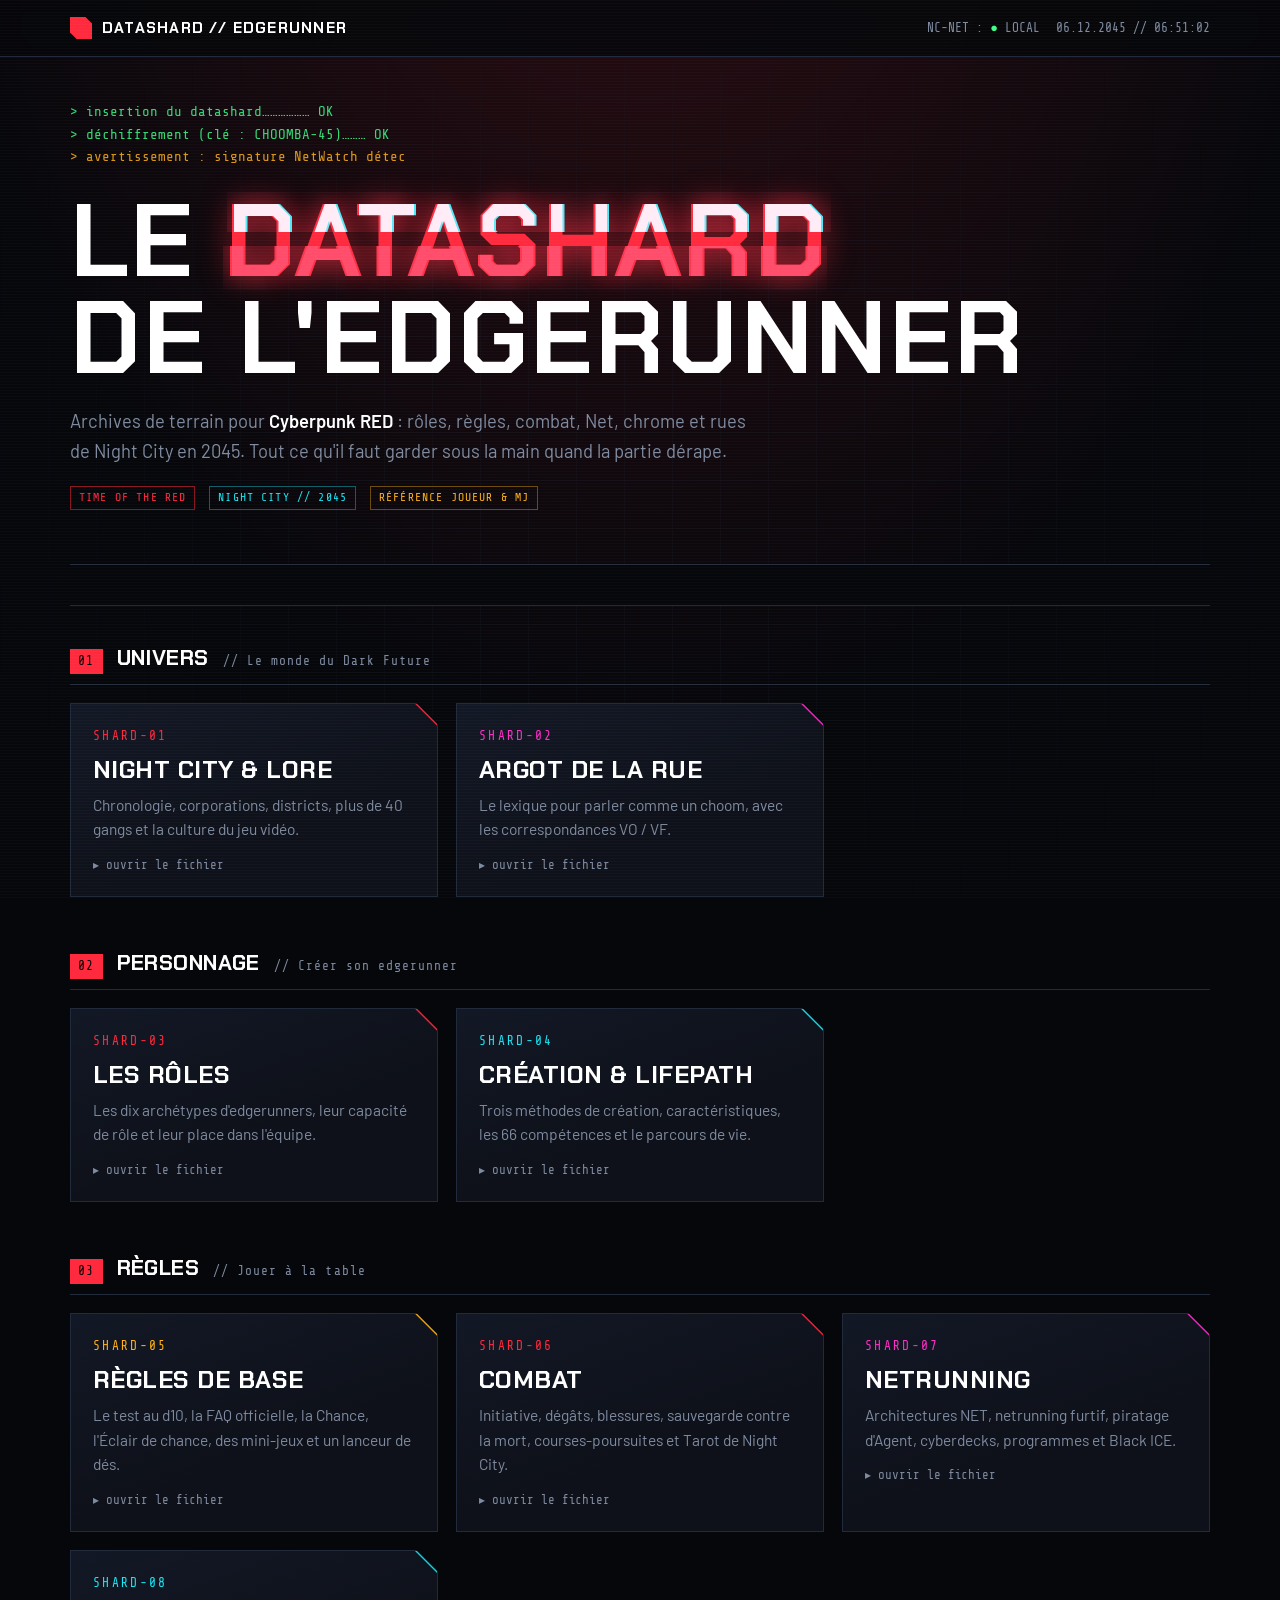
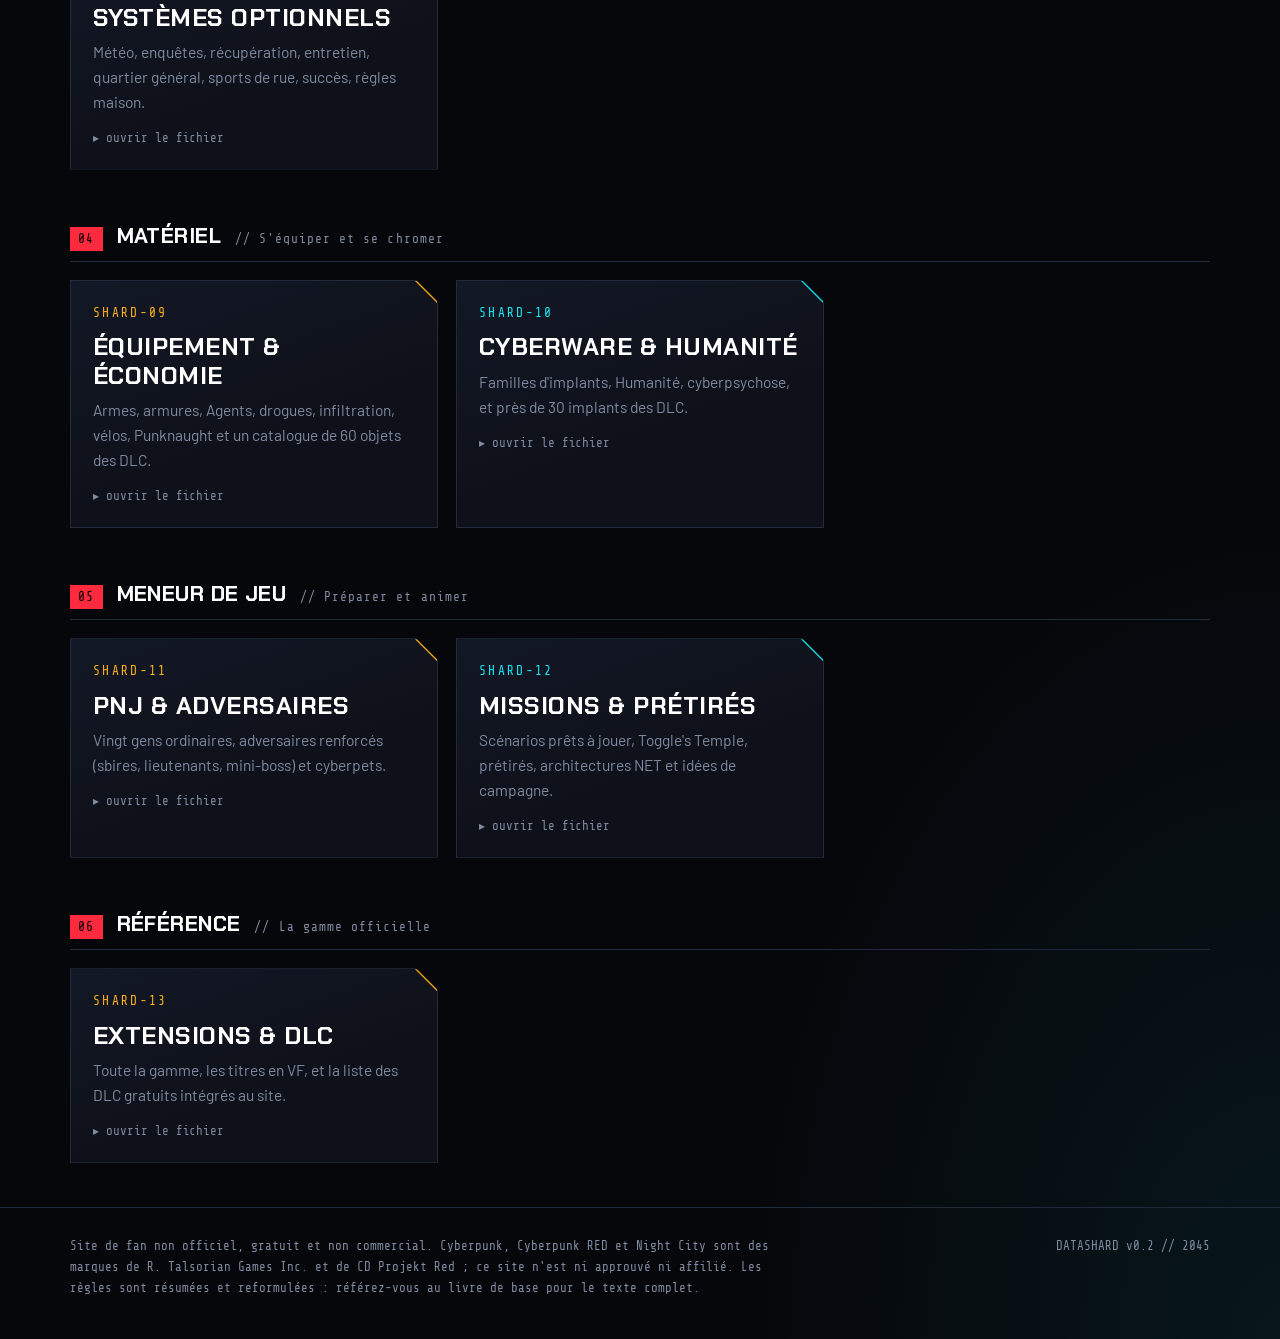
==== commit b2bea5bf: "Intégration de 28 DLC supplémentaires et module Systèmes optionnels - Systèmes optionnels : météo, e" ====
--- a/index.html
+++ b/index.html
@@ -72,56 +72,62 @@
       <a class="shard amber" href="regles.html">
         <div class="s-code">SHARD-05</div>
         <h2>Règles de base</h2>
-        <p>Le test au d10, les critiques, la Chance, l'Éclair de chance, des mini-jeux et un lanceur de dés.</p>
+        <p>Le test au d10, la FAQ officielle, la Chance, l'Éclair de chance, des mini-jeux et un lanceur de dés.</p>
         <div class="s-foot">▸ ouvrir le fichier</div>
       </a>
       <a class="shard" href="combat.html">
         <div class="s-code">SHARD-06</div>
         <h2>Combat</h2>
-        <p>Initiative, actions, blessures, armure et ablation, blessures critiques et jets contre la mort.</p>
+        <p>Initiative, dégâts, blessures, sauvegarde contre la mort, courses-poursuites et Tarot de Night City.</p>
         <div class="s-foot">▸ ouvrir le fichier</div>
       </a>
       <a class="shard magenta" href="netrunning.html">
         <div class="s-code">SHARD-07</div>
         <h2>Netrunning</h2>
-        <p>Architectures NET, actions, netrunning furtif, piratage d'Agent, programmes et Black ICE.</p>
+        <p>Architectures NET, netrunning furtif, piratage d'Agent, cyberdecks, programmes et Black ICE.</p>
+        <div class="s-foot">▸ ouvrir le fichier</div>
+      </a>
+      <a class="shard cyan" href="systemes.html">
+        <div class="s-code">SHARD-08</div>
+        <h2>Systèmes optionnels</h2>
+        <p>Météo, enquêtes, récupération, entretien, quartier général, sports de rue, succès, règles maison.</p>
         <div class="s-foot">▸ ouvrir le fichier</div>
       </a>
     </div>
     <div class="shard-group"><span class="g-idx">04</span><h2>Matériel</h2><span class="g-sub">// S'équiper et se chromer</span></div>
     <div class="shards">
       <a class="shard amber" href="equipement.html">
-        <div class="s-code">SHARD-08</div>
+        <div class="s-code">SHARD-09</div>
         <h2>Équipement &amp; Économie</h2>
-        <p>Armes, armures, Agents, drogues, infiltration, vélos, Punknaught, améliorations inventées…</p>
+        <p>Armes, armures, Agents, drogues, infiltration, vélos, Punknaught et un catalogue de 60 objets des DLC.</p>
         <div class="s-foot">▸ ouvrir le fichier</div>
       </a>
       <a class="shard cyan" href="cyberware.html">
-        <div class="s-code">SHARD-09</div>
+        <div class="s-code">SHARD-10</div>
         <h2>Cyberware &amp; Humanité</h2>
-        <p>Les familles d'implants, le coût en Humanité et la descente vers la cyberpsychose.</p>
+        <p>Familles d'implants, Humanité, cyberpsychose, et près de 30 implants des DLC.</p>
         <div class="s-foot">▸ ouvrir le fichier</div>
       </a>
     </div>
     <div class="shard-group"><span class="g-idx">05</span><h2>Meneur de jeu</h2><span class="g-sub">// Préparer et animer</span></div>
     <div class="shards">
       <a class="shard amber" href="pnj.html">
-        <div class="s-code">SHARD-10</div>
+        <div class="s-code">SHARD-11</div>
         <h2>PNJ &amp; Adversaires</h2>
         <p>Vingt gens ordinaires, adversaires renforcés (sbires, lieutenants, mini-boss) et cyberpets.</p>
         <div class="s-foot">▸ ouvrir le fichier</div>
       </a>
       <a class="shard cyan" href="missions.html">
-        <div class="s-code">SHARD-11</div>
+        <div class="s-code">SHARD-12</div>
         <h2>Missions &amp; Prétirés</h2>
-        <p>Scénarios prêts à jouer, Toggle's Temple, personnages prétirés et architectures NET.</p>
+        <p>Scénarios prêts à jouer, Toggle's Temple, prétirés, architectures NET et idées de campagne.</p>
         <div class="s-foot">▸ ouvrir le fichier</div>
       </a>
     </div>
     <div class="shard-group"><span class="g-idx">06</span><h2>Référence</h2><span class="g-sub">// La gamme officielle</span></div>
     <div class="shards">
       <a class="shard amber" href="extensions.html">
-        <div class="s-code">SHARD-12</div>
+        <div class="s-code">SHARD-13</div>
         <h2>Extensions &amp; DLC</h2>
         <p>Toute la gamme, les titres en VF, et la liste des DLC gratuits intégrés au site.</p>
         <div class="s-foot">▸ ouvrir le fichier</div>
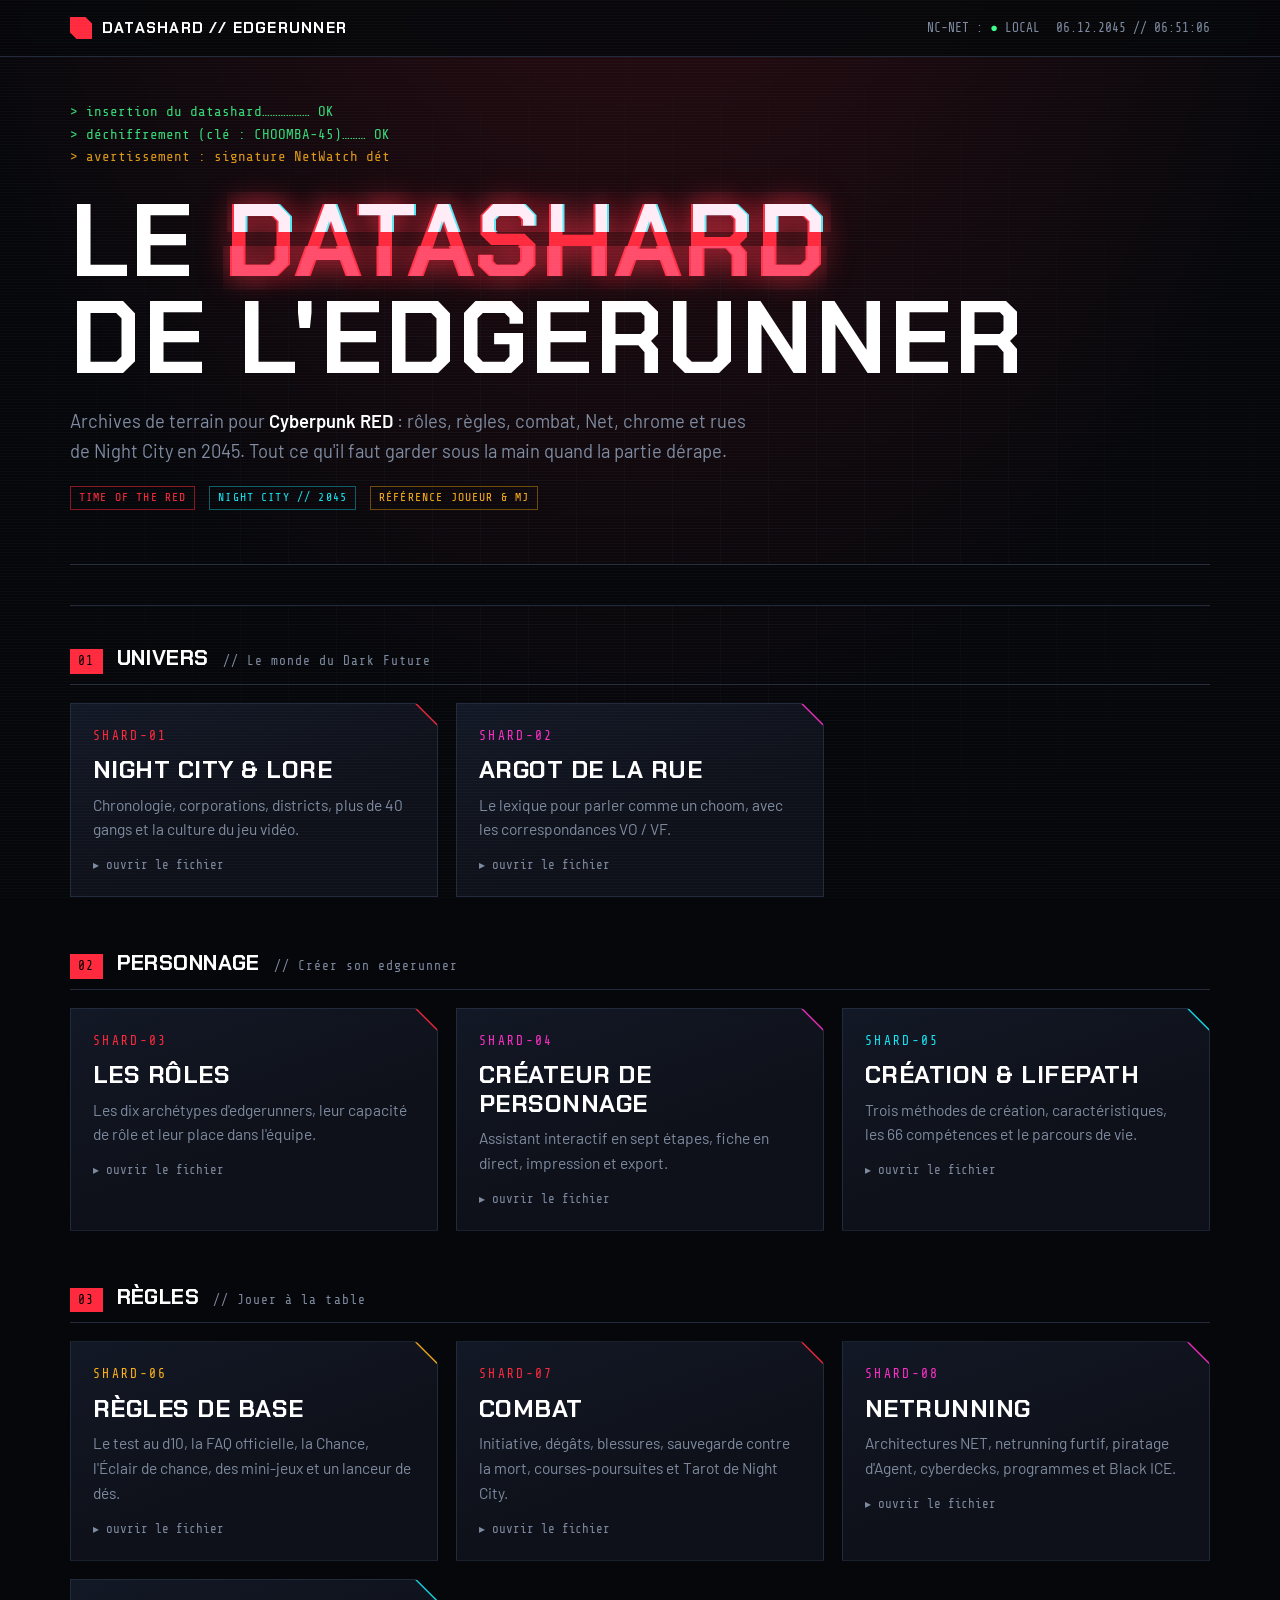
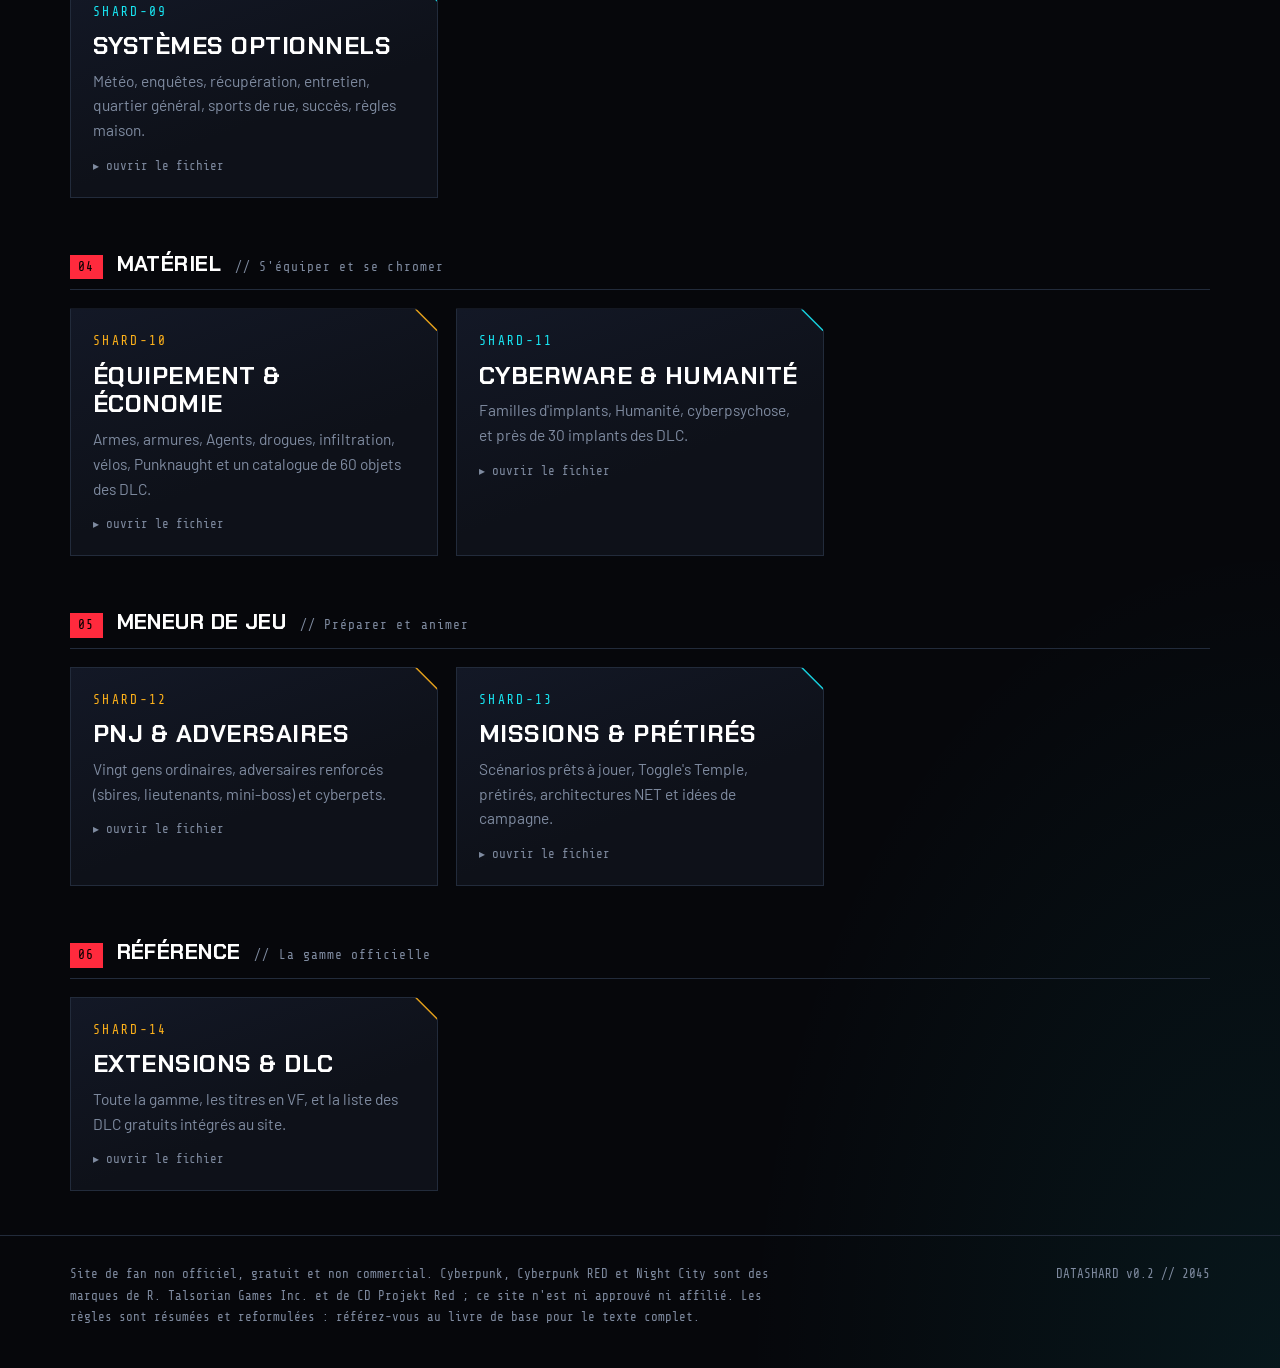
==== commit 84405b8a: "Ajout du créateur de personnage interactif Assistant en sept étapes (identité, rôle, caractéristique" ====
--- a/index.html
+++ b/index.html
@@ -60,8 +60,14 @@
         <p>Les dix archétypes d'edgerunners, leur capacité de rôle et leur place dans l'équipe.</p>
         <div class="s-foot">▸ ouvrir le fichier</div>
       </a>
+      <a class="shard magenta" href="createur.html">
+        <div class="s-code">SHARD-04</div>
+        <h2>Créateur de personnage</h2>
+        <p>Assistant interactif en sept étapes, fiche en direct, impression et export.</p>
+        <div class="s-foot">▸ ouvrir le fichier</div>
+      </a>
       <a class="shard cyan" href="creation.html">
-        <div class="s-code">SHARD-04</div>
+        <div class="s-code">SHARD-05</div>
         <h2>Création &amp; Lifepath</h2>
         <p>Trois méthodes de création, caractéristiques, les 66 compétences et le parcours de vie.</p>
         <div class="s-foot">▸ ouvrir le fichier</div>
@@ -70,25 +76,25 @@
     <div class="shard-group"><span class="g-idx">03</span><h2>Règles</h2><span class="g-sub">// Jouer à la table</span></div>
     <div class="shards">
       <a class="shard amber" href="regles.html">
-        <div class="s-code">SHARD-05</div>
+        <div class="s-code">SHARD-06</div>
         <h2>Règles de base</h2>
         <p>Le test au d10, la FAQ officielle, la Chance, l'Éclair de chance, des mini-jeux et un lanceur de dés.</p>
         <div class="s-foot">▸ ouvrir le fichier</div>
       </a>
       <a class="shard" href="combat.html">
-        <div class="s-code">SHARD-06</div>
+        <div class="s-code">SHARD-07</div>
         <h2>Combat</h2>
         <p>Initiative, dégâts, blessures, sauvegarde contre la mort, courses-poursuites et Tarot de Night City.</p>
         <div class="s-foot">▸ ouvrir le fichier</div>
       </a>
       <a class="shard magenta" href="netrunning.html">
-        <div class="s-code">SHARD-07</div>
+        <div class="s-code">SHARD-08</div>
         <h2>Netrunning</h2>
         <p>Architectures NET, netrunning furtif, piratage d'Agent, cyberdecks, programmes et Black ICE.</p>
         <div class="s-foot">▸ ouvrir le fichier</div>
       </a>
       <a class="shard cyan" href="systemes.html">
-        <div class="s-code">SHARD-08</div>
+        <div class="s-code">SHARD-09</div>
         <h2>Systèmes optionnels</h2>
         <p>Météo, enquêtes, récupération, entretien, quartier général, sports de rue, succès, règles maison.</p>
         <div class="s-foot">▸ ouvrir le fichier</div>
@@ -97,13 +103,13 @@
     <div class="shard-group"><span class="g-idx">04</span><h2>Matériel</h2><span class="g-sub">// S'équiper et se chromer</span></div>
     <div class="shards">
       <a class="shard amber" href="equipement.html">
-        <div class="s-code">SHARD-09</div>
+        <div class="s-code">SHARD-10</div>
         <h2>Équipement &amp; Économie</h2>
         <p>Armes, armures, Agents, drogues, infiltration, vélos, Punknaught et un catalogue de 60 objets des DLC.</p>
         <div class="s-foot">▸ ouvrir le fichier</div>
       </a>
       <a class="shard cyan" href="cyberware.html">
-        <div class="s-code">SHARD-10</div>
+        <div class="s-code">SHARD-11</div>
         <h2>Cyberware &amp; Humanité</h2>
         <p>Familles d'implants, Humanité, cyberpsychose, et près de 30 implants des DLC.</p>
         <div class="s-foot">▸ ouvrir le fichier</div>
@@ -112,13 +118,13 @@
     <div class="shard-group"><span class="g-idx">05</span><h2>Meneur de jeu</h2><span class="g-sub">// Préparer et animer</span></div>
     <div class="shards">
       <a class="shard amber" href="pnj.html">
-        <div class="s-code">SHARD-11</div>
+        <div class="s-code">SHARD-12</div>
         <h2>PNJ &amp; Adversaires</h2>
         <p>Vingt gens ordinaires, adversaires renforcés (sbires, lieutenants, mini-boss) et cyberpets.</p>
         <div class="s-foot">▸ ouvrir le fichier</div>
       </a>
       <a class="shard cyan" href="missions.html">
-        <div class="s-code">SHARD-12</div>
+        <div class="s-code">SHARD-13</div>
         <h2>Missions &amp; Prétirés</h2>
         <p>Scénarios prêts à jouer, Toggle's Temple, prétirés, architectures NET et idées de campagne.</p>
         <div class="s-foot">▸ ouvrir le fichier</div>
@@ -127,7 +133,7 @@
     <div class="shard-group"><span class="g-idx">06</span><h2>Référence</h2><span class="g-sub">// La gamme officielle</span></div>
     <div class="shards">
       <a class="shard amber" href="extensions.html">
-        <div class="s-code">SHARD-13</div>
+        <div class="s-code">SHARD-14</div>
         <h2>Extensions &amp; DLC</h2>
         <p>Toute la gamme, les titres en VF, et la liste des DLC gratuits intégrés au site.</p>
         <div class="s-foot">▸ ouvrir le fichier</div>
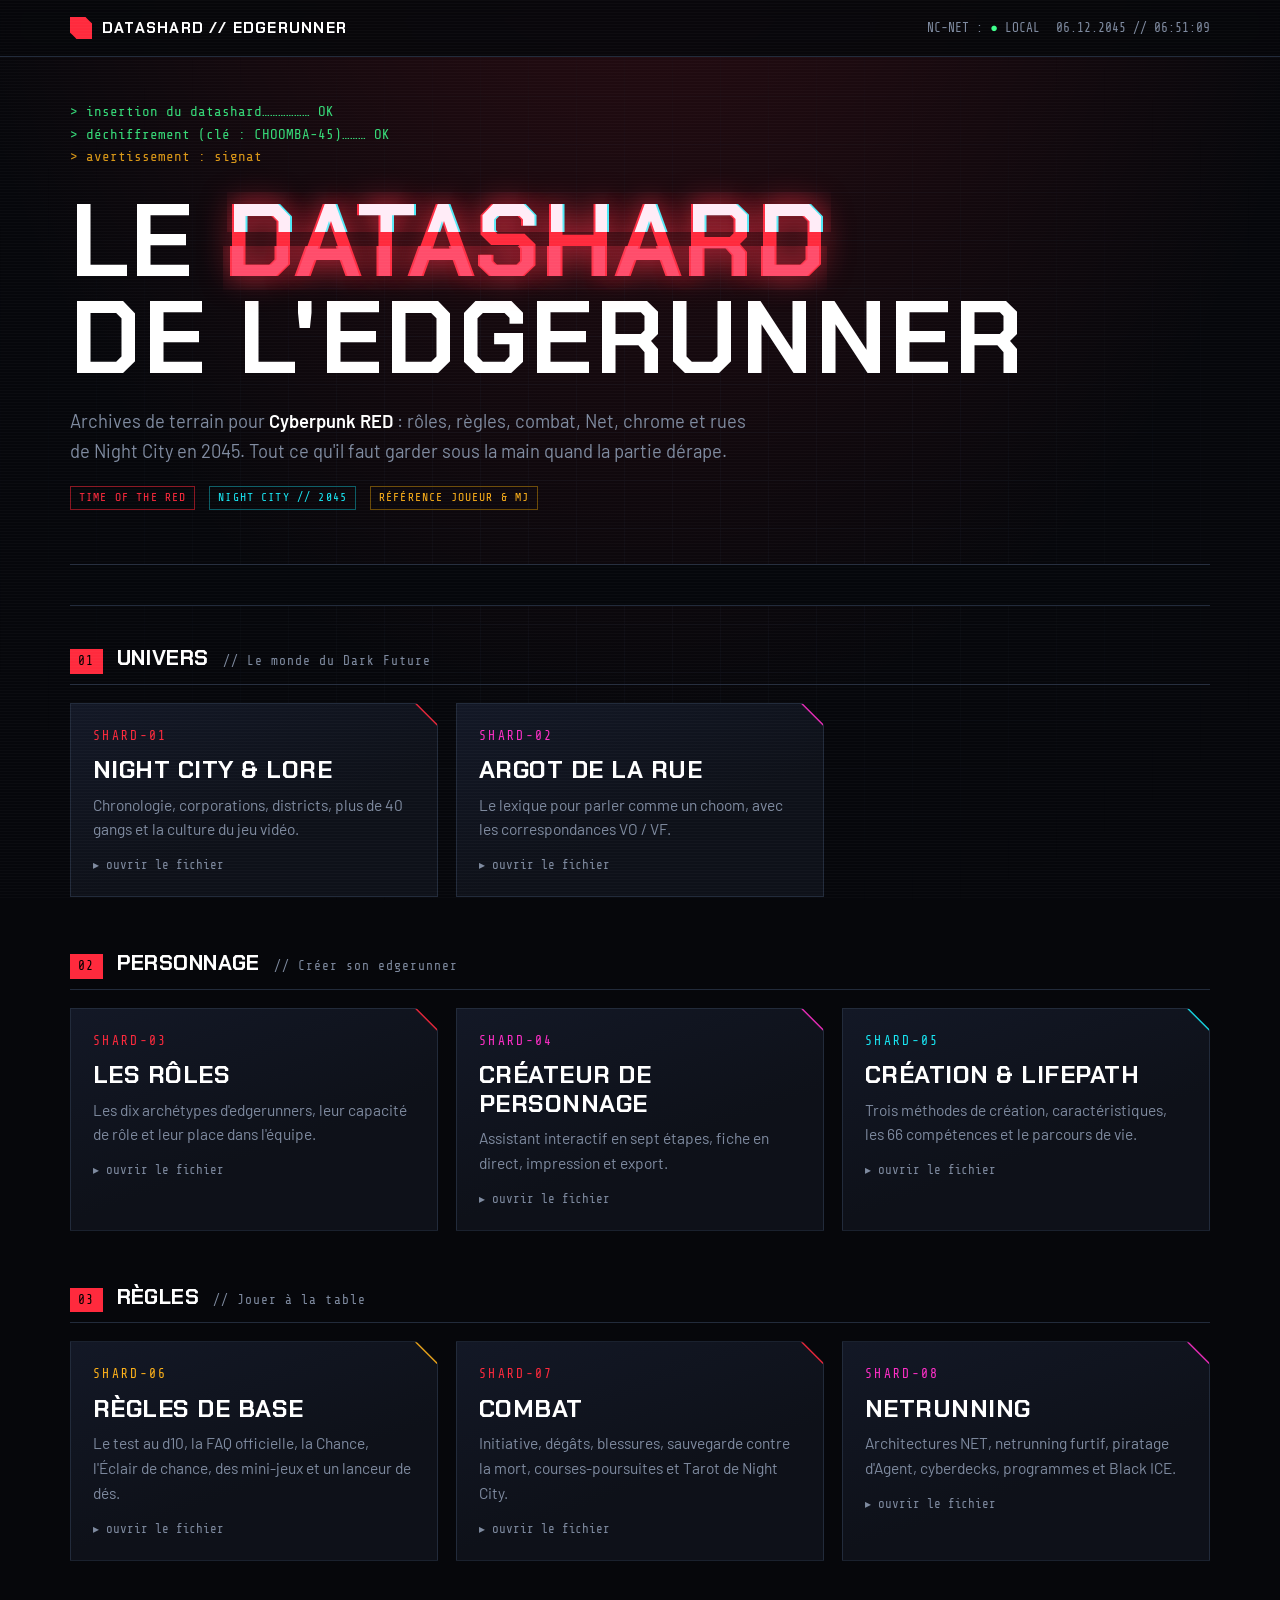
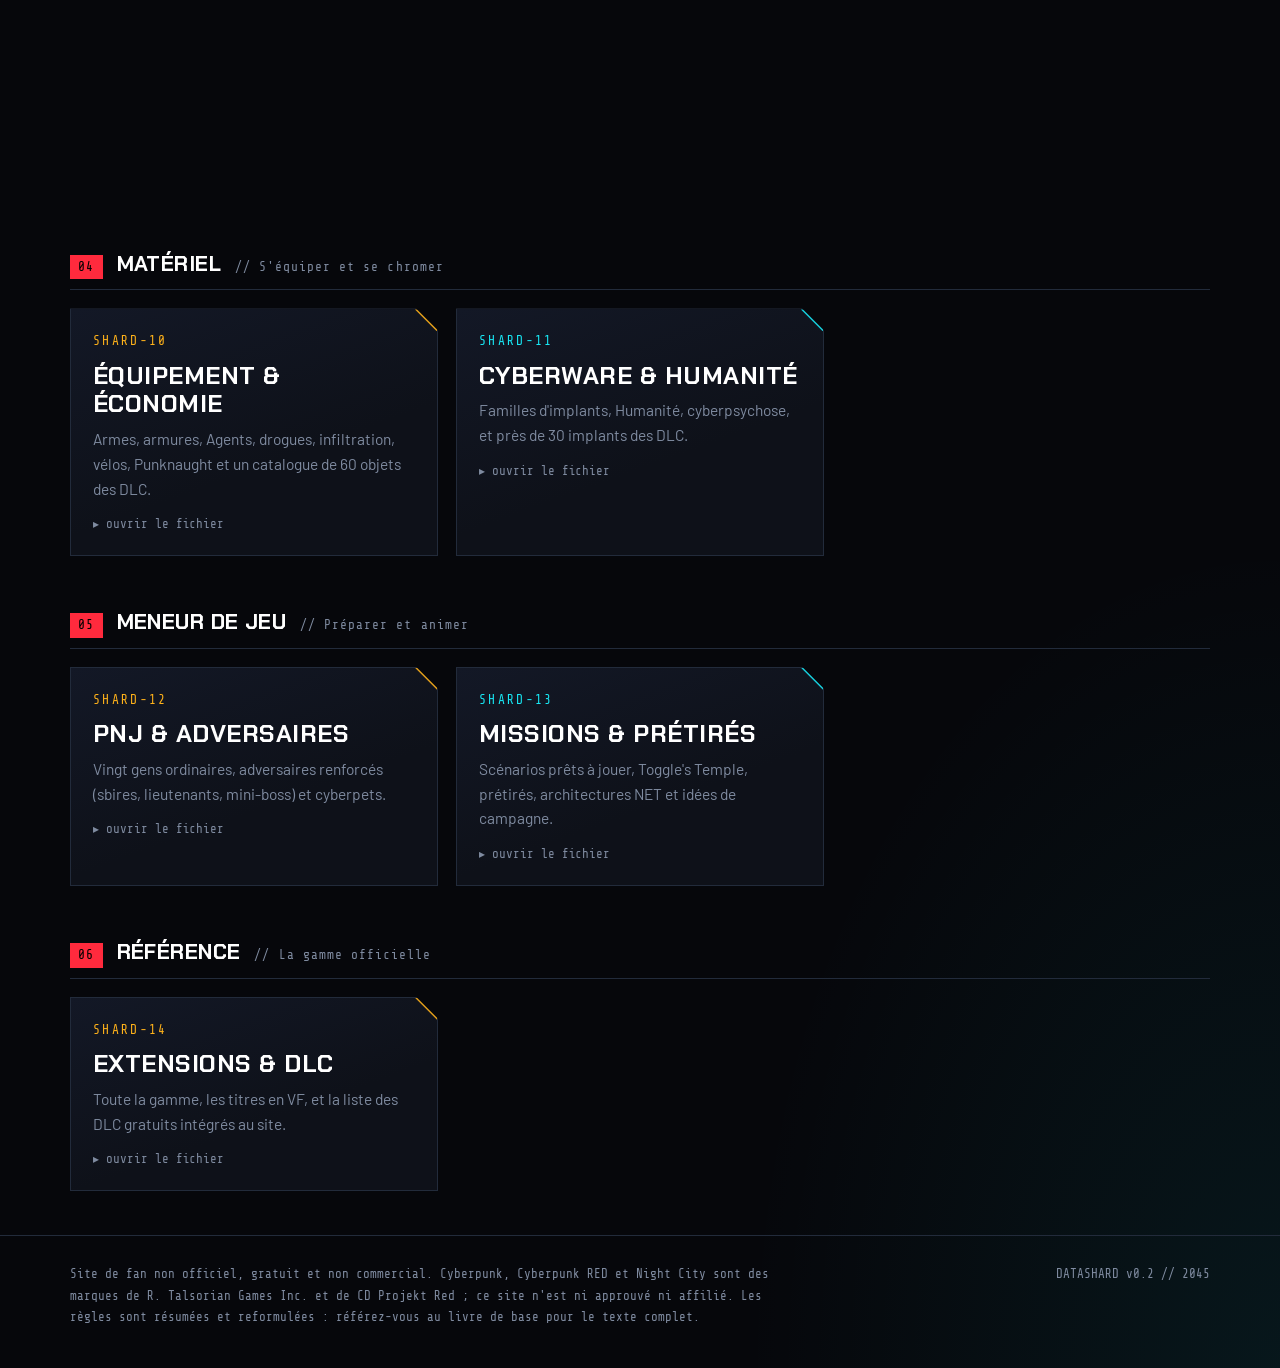
==== commit 59bb673d: "Force le rechargement des CSS/JS (numéro de version anti-cache) Co-Authored-By: Claude Opus 5.5 <nor" ====
--- a/index.html
+++ b/index.html
@@ -5,7 +5,7 @@
   <meta name="viewport" content="width=device-width, initial-scale=1.0">
   <title>Le Datashard de l'Edgerunner</title>
   <meta name="description" content="Site de référence non officiel en français pour le jeu de rôle Cyberpunk RED : rôles, règles, combat, netrunning, cyberware, lore de Night City.">
-  <link rel="stylesheet" href="assets/style.css">
+  <link rel="stylesheet" href="assets/style.css?v=202611072027">
 </head>
 <body>
 
@@ -149,6 +149,6 @@
   </div>
 </footer>
 
-<script src="assets/app.js"></script>
+<script src="assets/app.js?v=202611072027"></script>
 </body>
 </html>
--- a/assets/style.css
+++ b/assets/style.css
@@ -663,3 +663,6 @@
 }
 a.tag { text-decoration: none; }
 a.tag:hover { background: var(--cyan); color: #000; text-shadow: none; }
+
+/* Boutons de téléchargement */
+.dl-row { display: flex; flex-wrap: wrap; gap: 12px; margin: 18px 0 6px; }
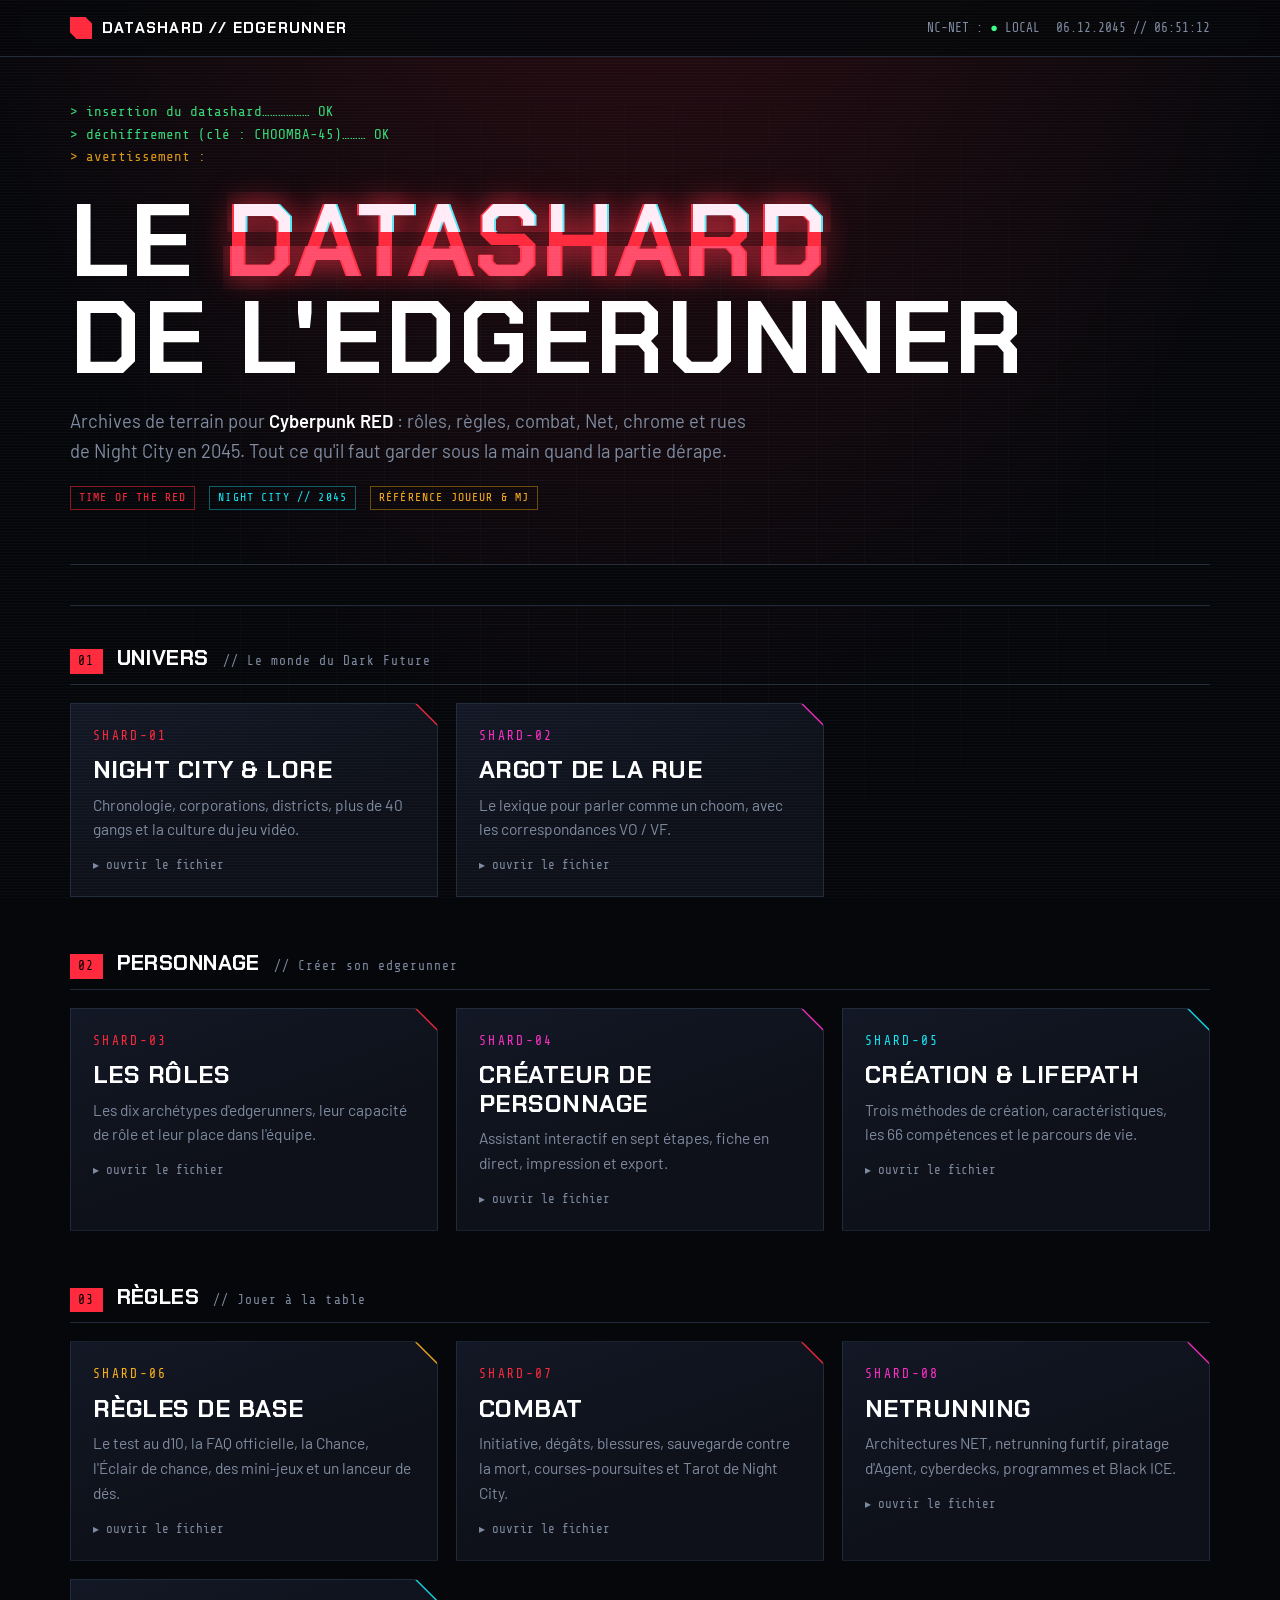
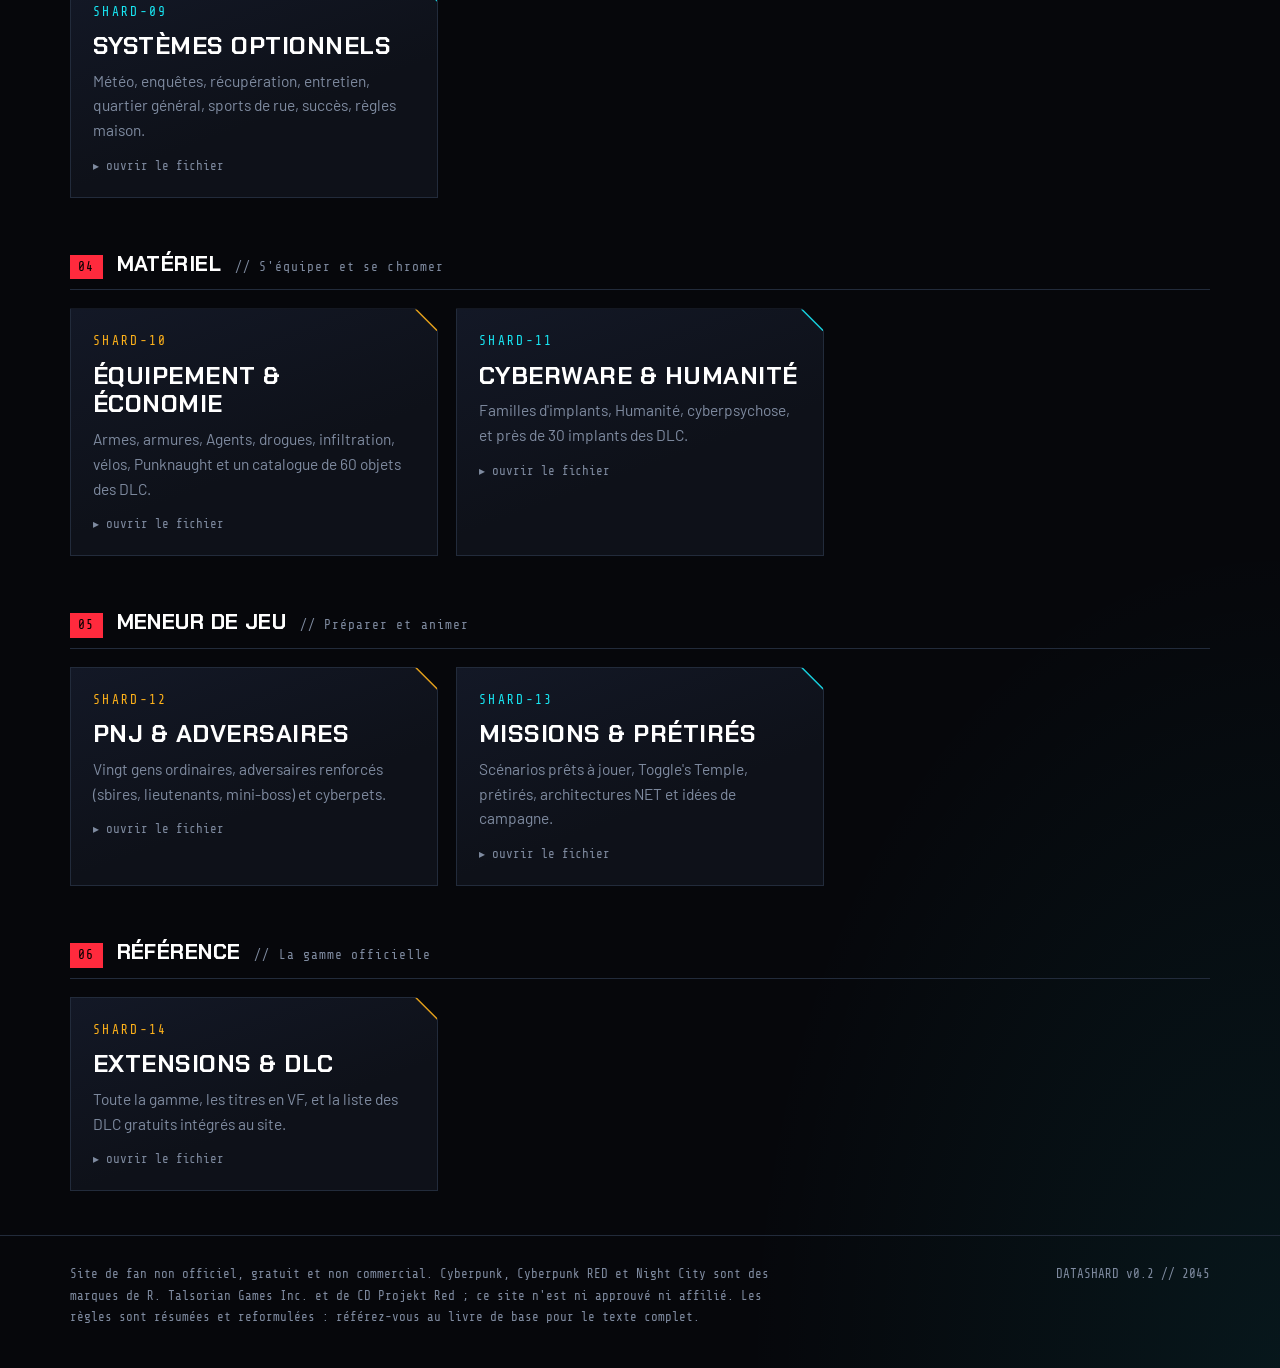
==== commit fb37bce6: "Fiche : export PNG via html-to-image (html2canvas plantait sur le CSS moderne) Co-Authored-By: Claud" ====
--- a/index.html
+++ b/index.html
@@ -5,7 +5,7 @@
   <meta name="viewport" content="width=device-width, initial-scale=1.0">
   <title>Le Datashard de l'Edgerunner</title>
   <meta name="description" content="Site de référence non officiel en français pour le jeu de rôle Cyberpunk RED : rôles, règles, combat, netrunning, cyberware, lore de Night City.">
-  <link rel="stylesheet" href="assets/style.css?v=202611072027">
+  <link rel="stylesheet" href="assets/style.css?v=202611072032">
 </head>
 <body>
 
@@ -149,6 +149,6 @@
   </div>
 </footer>
 
-<script src="assets/app.js?v=202611072027"></script>
+<script src="assets/app.js?v=202611072032"></script>
 </body>
 </html>
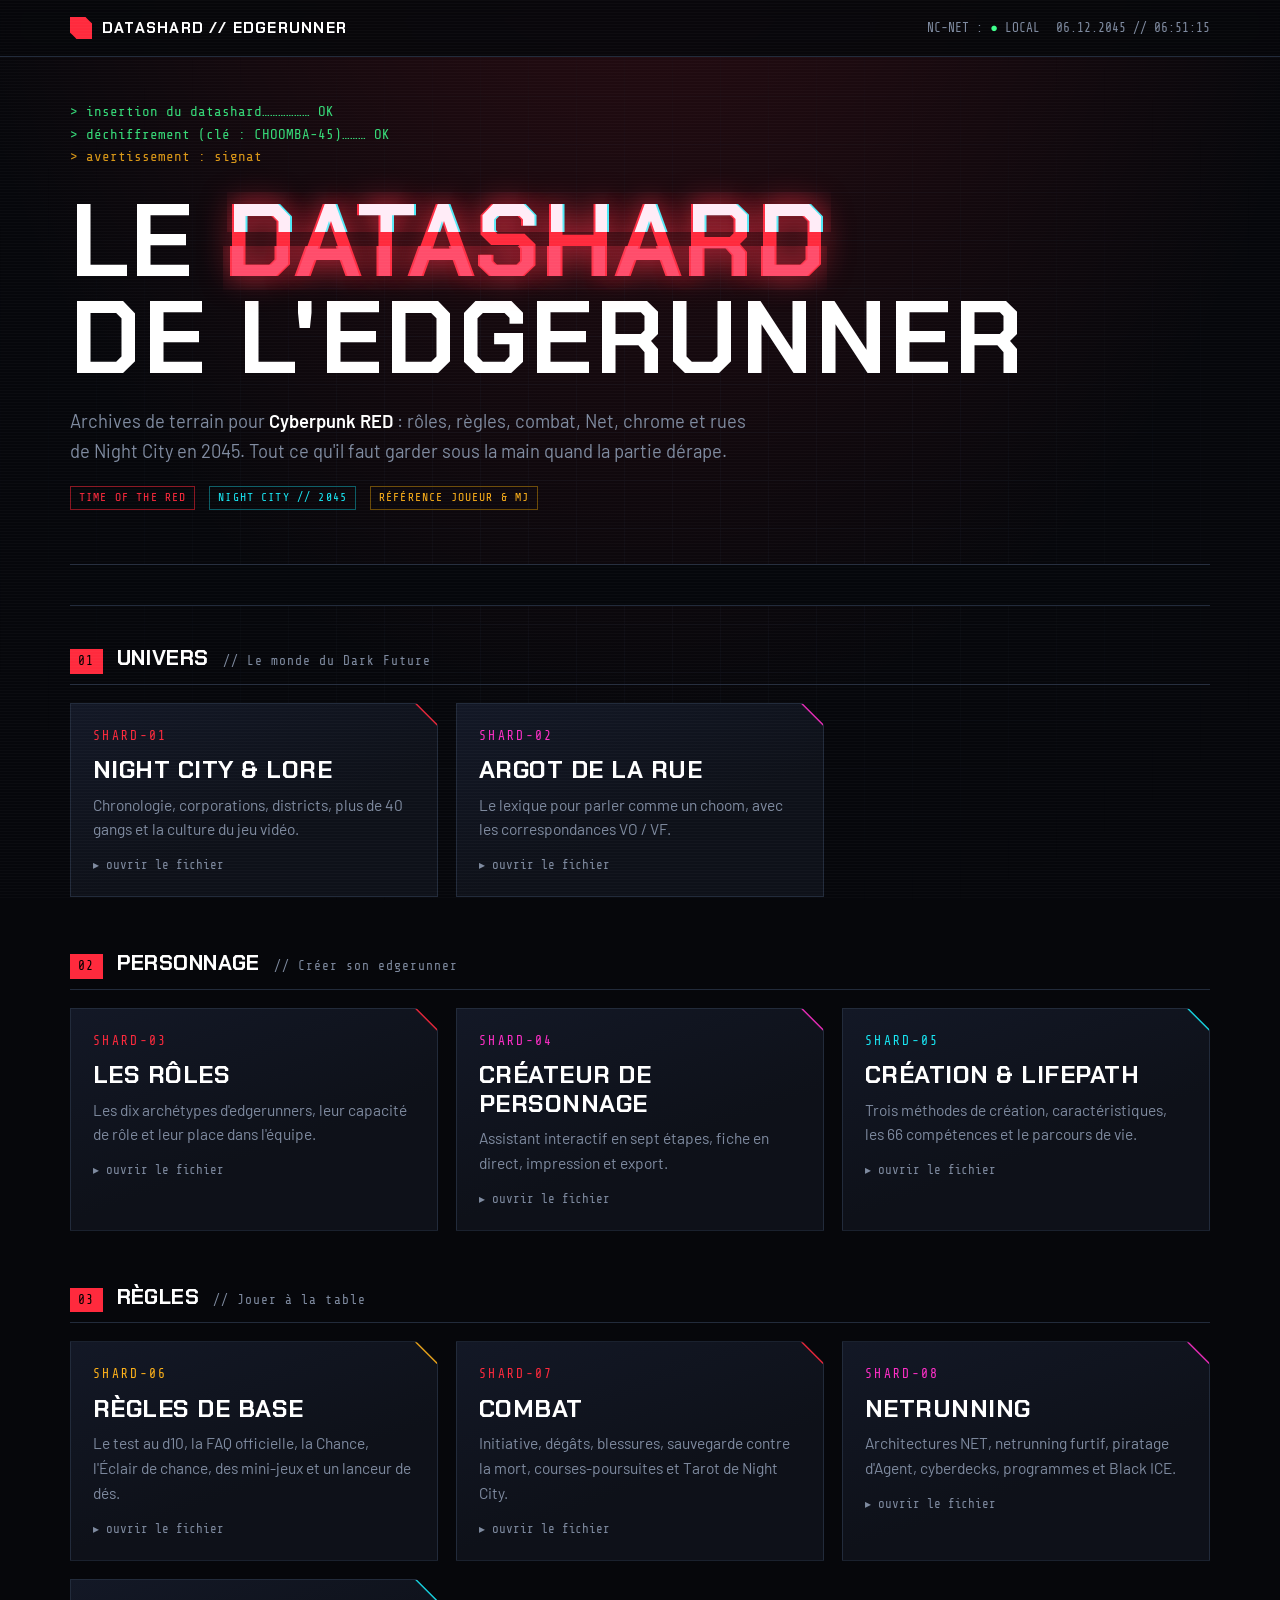
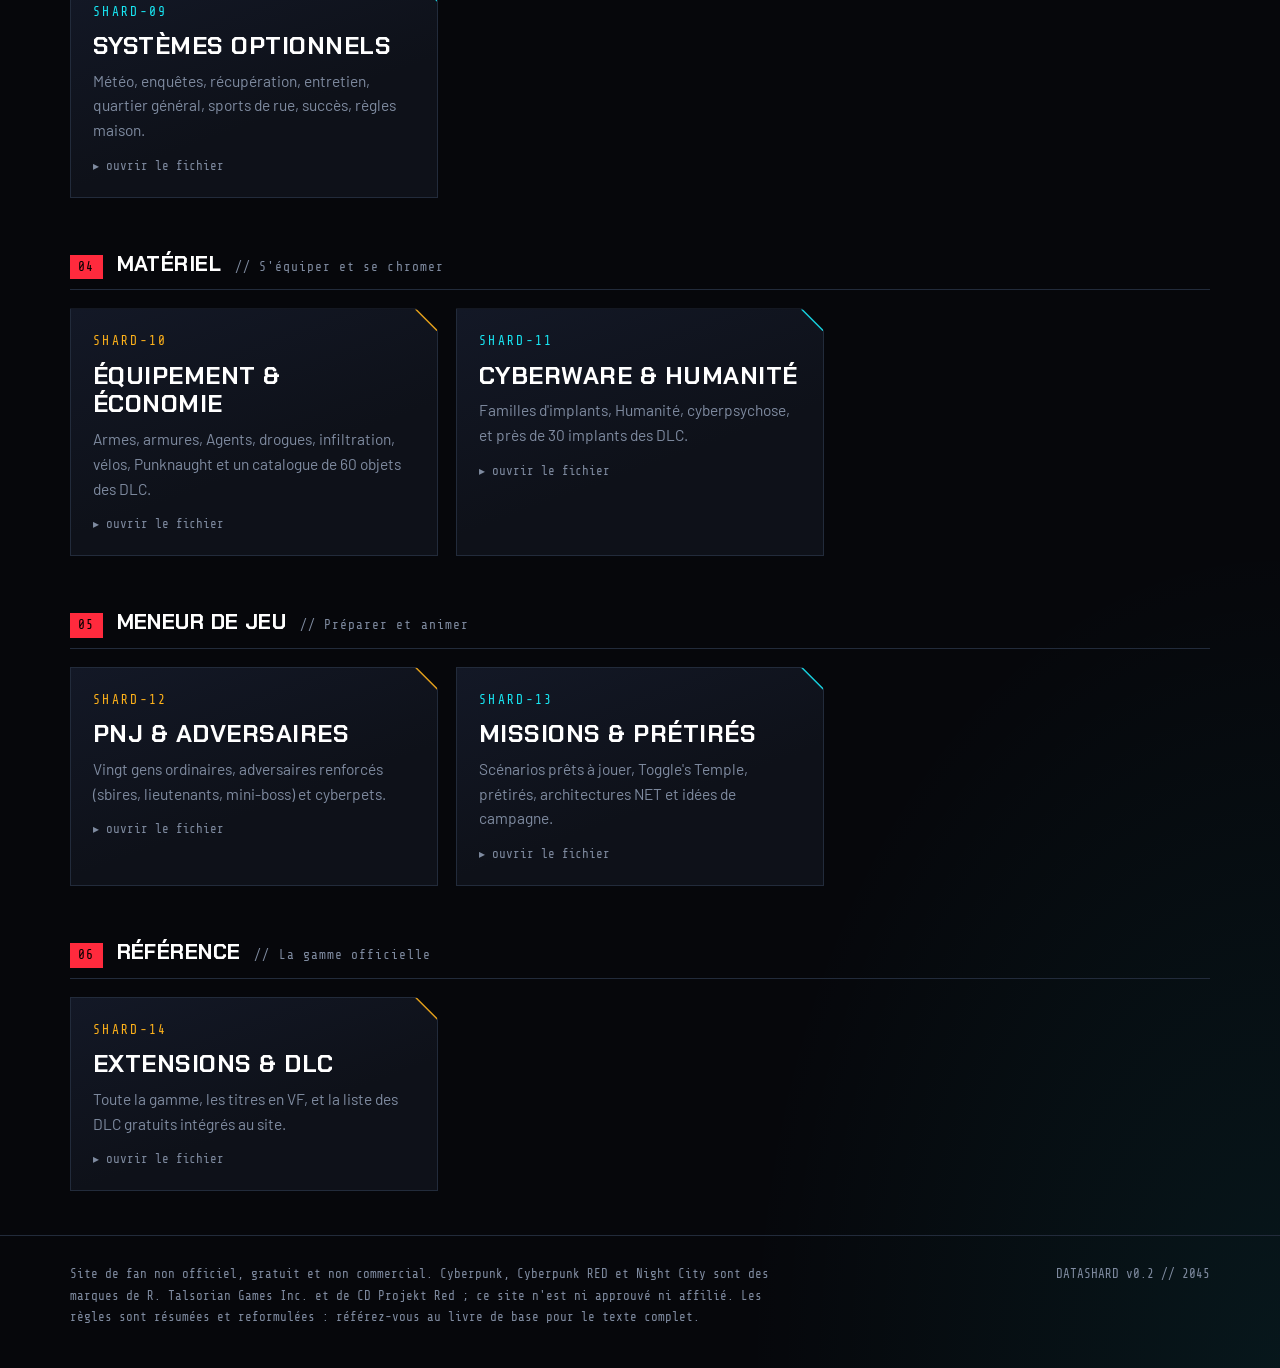
==== commit 5c8765bb: "Cache-busting : nouvelle version des assets (infobulles caractéristiques) Co-Authored-By: Claude Opu" ====
--- a/index.html
+++ b/index.html
@@ -5,7 +5,7 @@
   <meta name="viewport" content="width=device-width, initial-scale=1.0">
   <title>Le Datashard de l'Edgerunner</title>
   <meta name="description" content="Site de référence non officiel en français pour le jeu de rôle Cyberpunk RED : rôles, règles, combat, netrunning, cyberware, lore de Night City.">
-  <link rel="stylesheet" href="assets/style.css?v=202611072032">
+  <link rel="stylesheet" href="assets/style.css?v=202611210145">
 </head>
 <body>
 
@@ -149,6 +149,6 @@
   </div>
 </footer>
 
-<script src="assets/app.js?v=202611072032"></script>
+<script src="assets/app.js?v=202611210145"></script>
 </body>
 </html>
